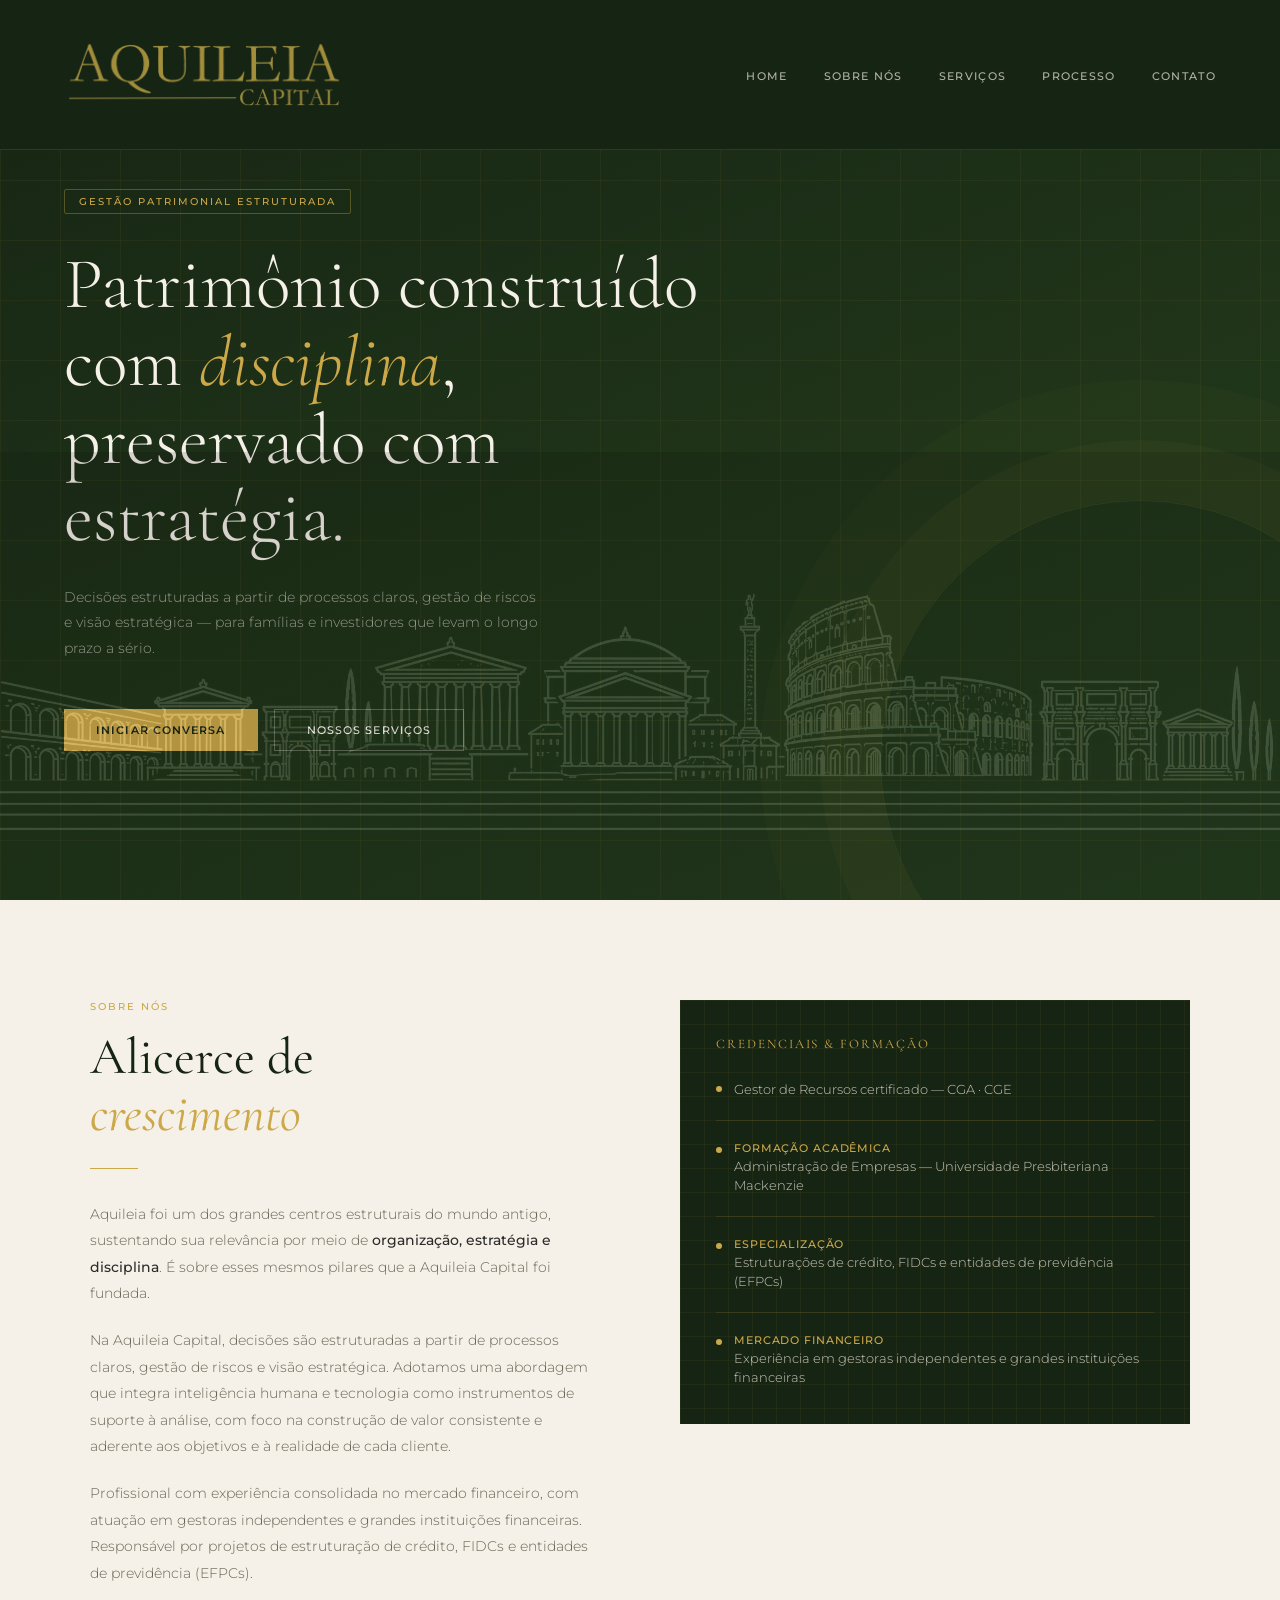
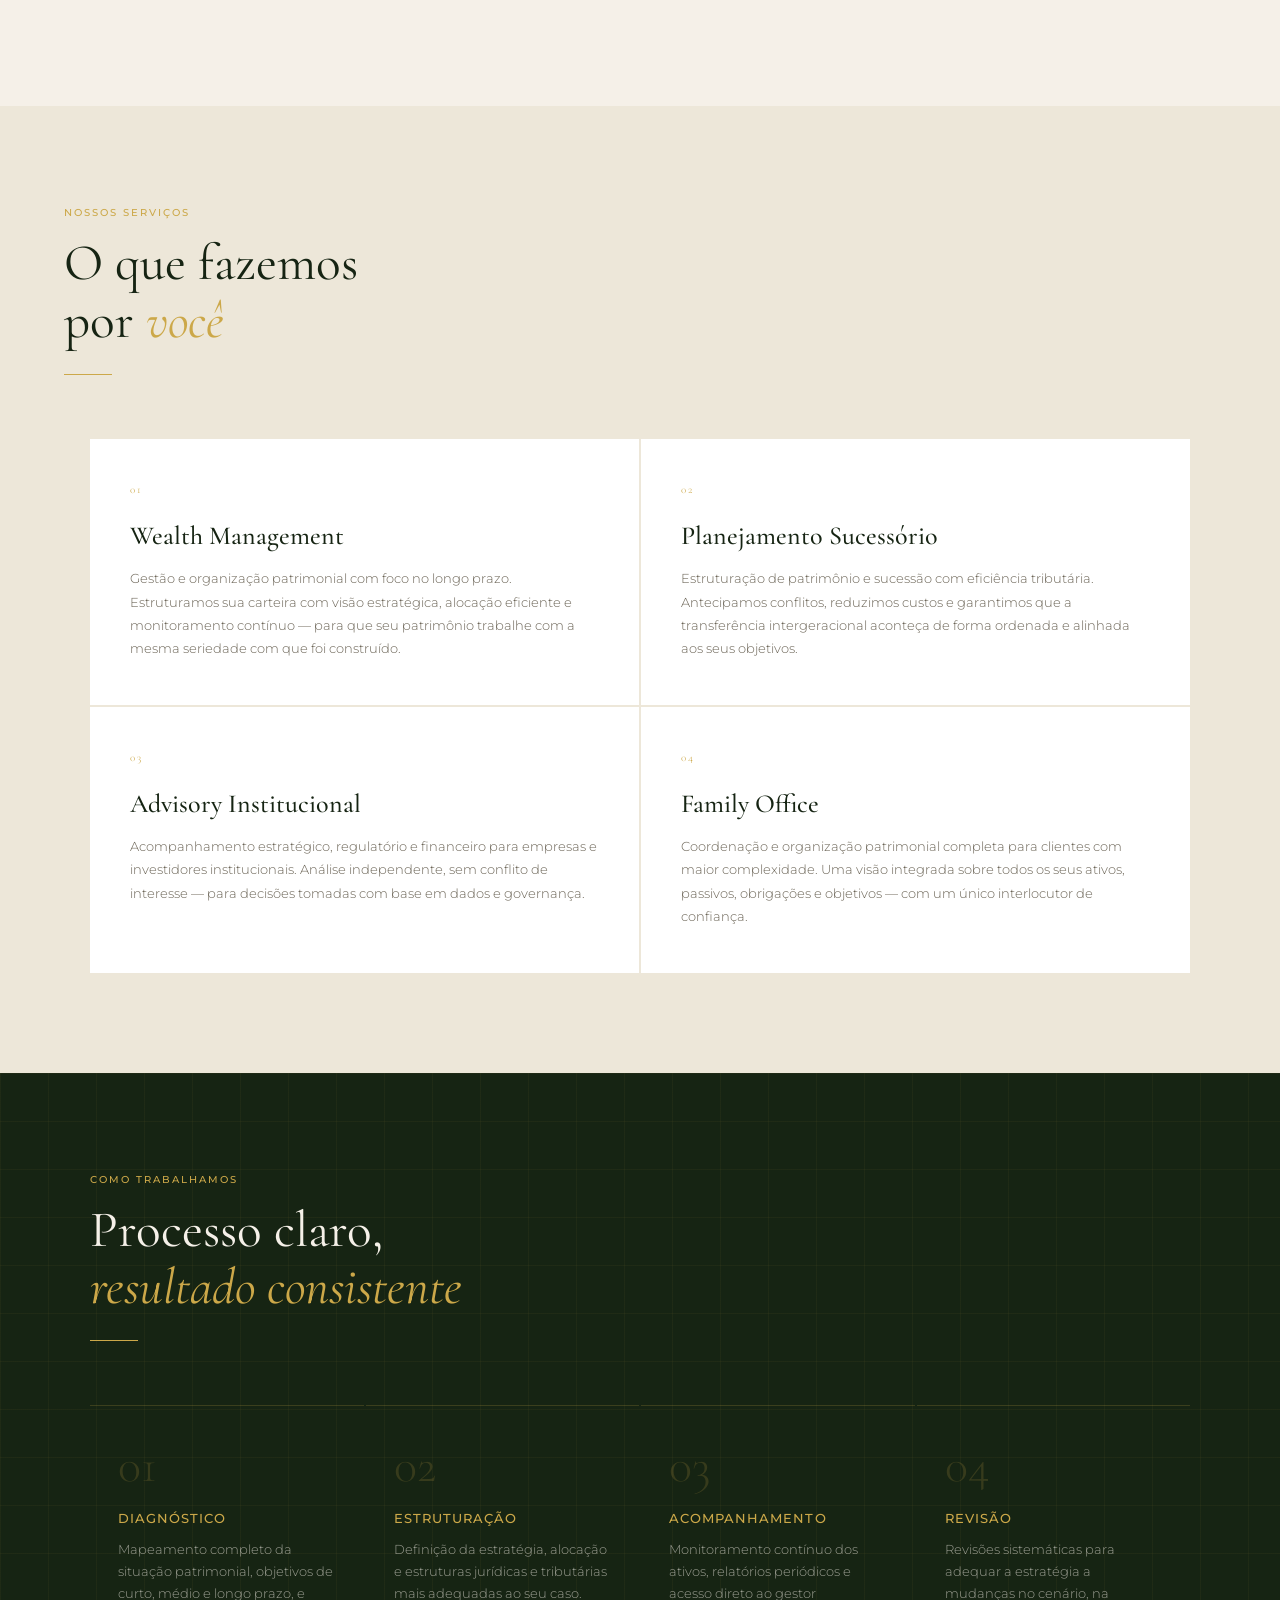
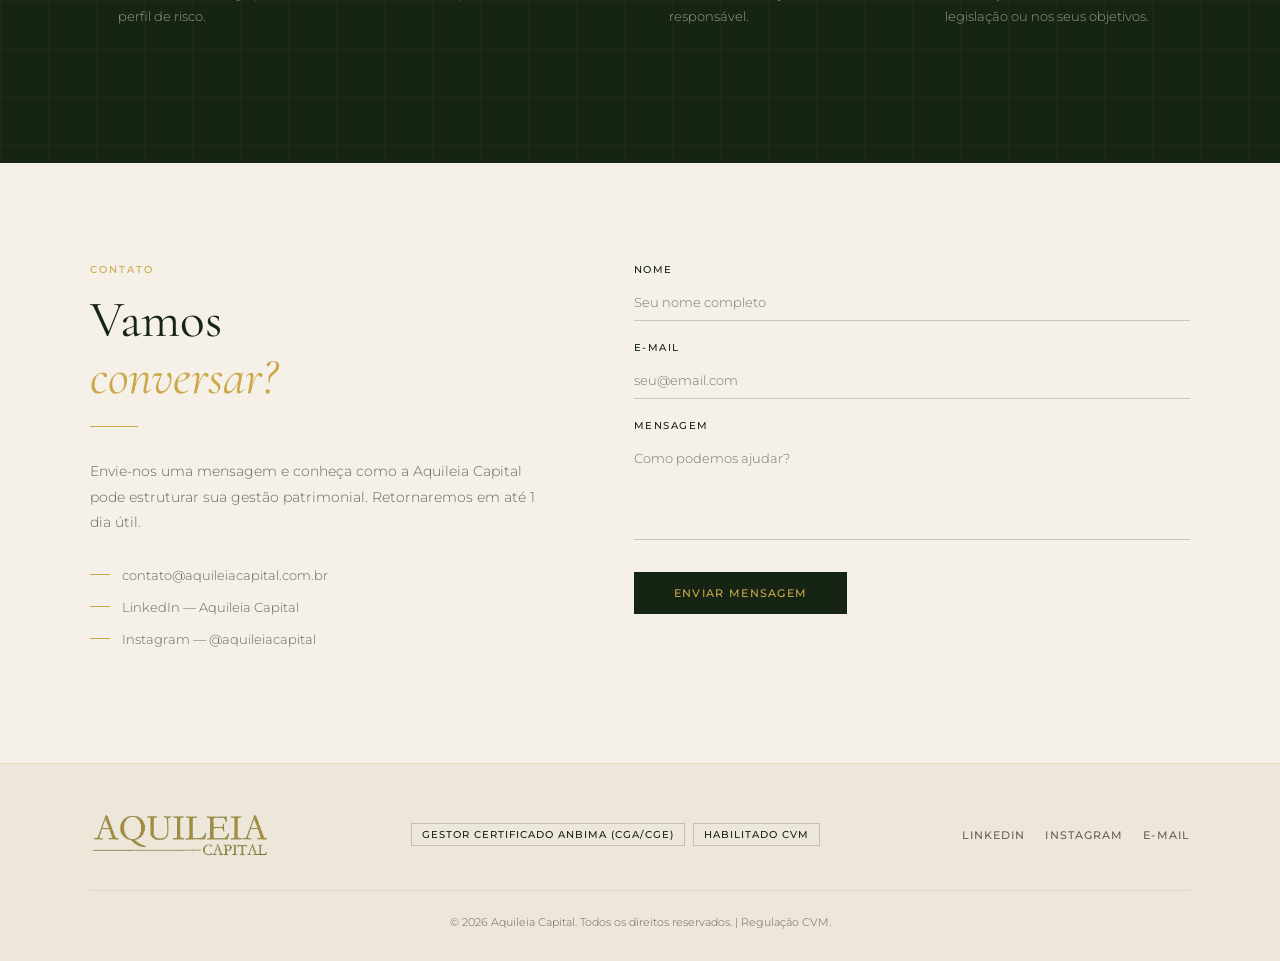
==== index.html @ 56add6d5 "logo menor" ====
<!DOCTYPE html>
<html lang="pt-BR">
<head>
<meta charset="UTF-8">
<meta name="viewport" content="width=device-width, initial-scale=1.0">
<meta name="description" content="Aquileia Capital — Wealth management, planejamento sucessório e advisory institucional para investidores e famílias com patrimônio estruturado.">
<title>Aquileia Capital</title>
<link rel="preconnect" href="https://fonts.googleapis.com">
<link href="https://fonts.googleapis.com/css2?family=Cormorant+Garamond:ital,wght@0,300;0,400;0,500;0,600;1,300;1,400&family=Montserrat:wght@300;400;500;600&display=swap" rel="stylesheet">
<style>
  /* ── TOKENS ── */
  :root {
    --verde:    #162413;
    --verde2:   #1f3419;
    --verde3:   #243d1e;
    --ouro:     #CCA849;
    --ouro-a:   rgba(204,168,73,0.63);
    --ouro-dim: rgba(204,168,73,0.18);
    --creme:    #F5F0E8;
    --creme2:   #EDE7D9;
    --texto:    #2C2C2A;
    --muted:    #6B6456;
    --branco:   #FFFFFF;
  }


  .nav-logo-img {
    height: auto;
    width: 280px;
    display: block;
    object-fit: contain;
    object-position: left center;
  }
    .footer-logo-img {
    height: auto;
    width: 180px;
    max-height: 60px;
    display: block;
    object-fit: contain;
    object-position: left center;
  }
  .hero-skyline {
    position: absolute;
    bottom: 0; left: 0; right: 0;
    width: 100%;
    overflow: hidden;
    line-height: 0;
    z-index: 2;
    pointer-events: none;
  }
  .skyline-img {
    width: 100%;
    height: auto;
    display: block;
    opacity: 0.13;
    filter: invert(1) sepia(1) saturate(0.5) hue-rotate(0deg) brightness(1.2);
    mix-blend-mode: overlay;
  }

  /* ── RESET ── */
  *, *::before, *::after { box-sizing: border-box; margin: 0; padding: 0; }
  html { scroll-behavior: smooth; }
  body {
    font-family: 'Montserrat', sans-serif;
    font-weight: 300;
    background-color: var(--creme);
    color: var(--texto);
    overflow-x: hidden;
  }

  /* ── PADRÃO GEOMÉTRICO (fundo geral) ── */
  body::before {
    content: '';
    position: fixed;
    inset: 0;
    z-index: 0;
    background-image:
      linear-gradient(rgba(204,168,73,0.04) 1px, transparent 1px),
      linear-gradient(90deg, rgba(204,168,73,0.04) 1px, transparent 1px),
      linear-gradient(rgba(204,168,73,0.015) 1px, transparent 1px),
      linear-gradient(90deg, rgba(204,168,73,0.015) 1px, transparent 1px);
    background-size: 80px 80px, 80px 80px, 16px 16px, 16px 16px;
    pointer-events: none;
  }

  /* ── ELEMENTOS ACIMA DO PADRÃO ── */
  nav, section, footer { position: relative; z-index: 1; }

  /* ── NAVEGAÇÃO ── */
  nav {
    position: fixed;
    top: 0; left: 0; right: 0;
    z-index: 100;
    background: #162413;
    border-bottom: 1px solid rgba(204,168,73,0.15);
    display: flex;
    align-items: center;
    justify-content: space-between;
    padding: 0 5%;
    height: 150px;
  }
  .nav-logo {
    display: flex;
    align-items: center;
    font-family: 'Cormorant Garamond', serif;
    font-weight: 500;
    font-size: 22px;
    color: var(--verde);
    letter-spacing: 0.04em;
    text-decoration: none;
  }
  .nav-logo span { color: var(--ouro); }
  .nav-links { display: flex; gap: 36px; list-style: none; }
  .nav-links a {
    font-size: 11px;
    font-weight: 500;
    letter-spacing: 0.12em;
    text-transform: uppercase;
    color: rgba(245,240,232,0.7);
    text-decoration: none;
    transition: color .2s;
    padding-bottom: 2px;
    border-bottom: 1px solid transparent;
  }
  .nav-links a:hover { color: var(--ouro); border-bottom-color: var(--ouro); }

  /* ── HERO ── */
  #home {
    min-height: 100vh;
    display: flex;
    align-items: center;
    background: linear-gradient(160deg, var(--verde) 0%, var(--verde2) 55%, var(--verde3) 100%);
    padding: 120px 5% 80px;
    overflow: hidden;
    position: relative;
  }
  #home::before {
    content: '';
    position: absolute;
    inset: 0;
    background-image:
      linear-gradient(rgba(204,168,73,0.06) 1px, transparent 1px),
      linear-gradient(90deg, rgba(204,168,73,0.06) 1px, transparent 1px);
    background-size: 60px 60px;
  }
  #home::after {
    content: '';
    position: absolute;
    right: -120px; bottom: -120px;
    width: 520px; height: 520px;
    border-radius: 50%;
    border: 1px solid rgba(204,168,73,0.12);
    box-shadow: 0 0 0 60px rgba(204,168,73,0.04),
                0 0 0 120px rgba(204,168,73,0.025);
  }
  .hero-inner { max-width: 680px; position: relative; z-index: 1; }
  .hero-tag {
    display: inline-block;
    font-size: 10px;
    font-weight: 500;
    letter-spacing: 0.2em;
    text-transform: uppercase;
    color: var(--ouro);
    border: 1px solid rgba(204,168,73,0.35);
    padding: 5px 14px;
    border-radius: 2px;
    margin-bottom: 32px;
    opacity: 0;
    animation: fadeUp .8s .2s forwards;
  }
  .hero-h1 {
    font-family: 'Cormorant Garamond', serif;
    font-weight: 300;
    font-size: clamp(42px, 6vw, 72px);
    line-height: 1.08;
    color: var(--creme);
    margin-bottom: 28px;
    opacity: 0;
    animation: fadeUp .8s .4s forwards;
  }
  .hero-h1 em { color: var(--ouro); font-style: italic; }
  .hero-sub {
    font-size: 14px;
    font-weight: 300;
    line-height: 1.8;
    color: rgba(245,240,232,0.65);
    max-width: 480px;
    margin-bottom: 48px;
    opacity: 0;
    animation: fadeUp .8s .6s forwards;
  }
  .hero-cta-row {
    display: flex; gap: 16px; flex-wrap: wrap;
    opacity: 0;
    animation: fadeUp .8s .8s forwards;
  }
  .btn-primary {
    display: inline-block;
    padding: 14px 32px;
    background: var(--ouro);
    color: var(--verde);
    font-size: 11px;
    font-weight: 600;
    letter-spacing: 0.1em;
    text-transform: uppercase;
    text-decoration: none;
    border: none;
    cursor: pointer;
    transition: background .2s, transform .15s;
  }
  .btn-primary:hover { background: #d4b05a; transform: translateY(-1px); }
  .btn-ghost {
    display: inline-block;
    padding: 13px 32px;
    background: transparent;
    color: var(--creme);
    font-size: 11px;
    font-weight: 500;
    letter-spacing: 0.1em;
    text-transform: uppercase;
    text-decoration: none;
    border: 1px solid rgba(245,240,232,0.3);
    cursor: pointer;
    transition: border-color .2s, color .2s;
  }
  .btn-ghost:hover { border-color: var(--ouro); color: var(--ouro); }

  /* ── SEÇÕES GERAIS ── */
  section { padding: 100px 5%; }
  .section-tag {
    font-size: 10px;
    font-weight: 500;
    letter-spacing: 0.2em;
    text-transform: uppercase;
    color: var(--ouro);
    margin-bottom: 16px;
    display: block;
  }
  .section-h2 {
    font-family: 'Cormorant Garamond', serif;
    font-weight: 400;
    font-size: clamp(32px, 4vw, 52px);
    line-height: 1.12;
    color: var(--verde);
    margin-bottom: 24px;
  }
  .section-h2 em { color: var(--ouro); font-style: italic; }
  .divider {
    width: 48px; height: 1px;
    background: var(--ouro);
    margin-bottom: 32px;
  }

  /* ── SOBRE ── */
  #about { background: var(--creme); }
  .about-grid {
    display: grid;
    grid-template-columns: 1fr 1fr;
    gap: 80px;
    align-items: start;
    max-width: 1100px;
    margin: 0 auto;
  }
  .about-text p {
    font-size: 14px;
    line-height: 1.9;
    color: var(--muted);
    margin-bottom: 20px;
  }
  .about-text strong { color: var(--texto); font-weight: 500; }
  .credentials {
    background: var(--verde);
    padding: 36px;
    position: relative;
    overflow: hidden;
  }
  .credentials::before {
    content: '';
    position: absolute;
    inset: 0;
    background-image:
      linear-gradient(rgba(204,168,73,0.06) 1px, transparent 1px),
      linear-gradient(90deg, rgba(204,168,73,0.06) 1px, transparent 1px);
    background-size: 24px 24px;
  }
  .cred-inner { position: relative; z-index: 1; }
  .cred-title {
    font-family: 'Cormorant Garamond', serif;
    font-size: 13px;
    font-weight: 400;
    letter-spacing: 0.15em;
    text-transform: uppercase;
    color: var(--ouro);
    margin-bottom: 28px;
  }
  .cred-item {
    display: flex;
    align-items: flex-start;
    gap: 12px;
    margin-bottom: 20px;
    padding-bottom: 20px;
    border-bottom: 1px solid rgba(204,168,73,0.12);
  }
  .cred-item:last-child { border-bottom: none; margin-bottom: 0; padding-bottom: 0; }
  .cred-dot {
    width: 6px; height: 6px;
    background: var(--ouro);
    border-radius: 50%;
    margin-top: 6px;
    flex-shrink: 0;
  }
  .cred-label { font-size: 11px; font-weight: 500; letter-spacing: 0.08em; color: var(--ouro); margin-bottom: 2px; text-transform: uppercase; }
  .cred-value { font-size: 13px; font-weight: 300; color: rgba(245,240,232,0.8); line-height: 1.5; }

  /* ── SERVIÇOS ── */
  #atividades { background: var(--creme2); }
  .services-header { max-width: 520px; margin-bottom: 64px; }
  .services-grid {
    display: grid;
    grid-template-columns: repeat(2, 1fr);
    gap: 2px;
    max-width: 1100px;
    margin: 0 auto;
  }
  .service-card {
    background: var(--branco);
    padding: 44px 40px;
    position: relative;
    overflow: hidden;
    transition: background .3s;
  }
  .service-card::before {
    content: '';
    position: absolute;
    left: 0; top: 0; bottom: 0;
    width: 2px;
    background: var(--ouro);
    transform: scaleY(0);
    transform-origin: bottom;
    transition: transform .35s cubic-bezier(.4,0,.2,1);
  }
  .service-card:hover::before { transform: scaleY(1); }
  .service-card:hover { background: #faf8f4; }
  .service-num {
    font-family: 'Cormorant Garamond', serif;
    font-size: 11px;
    letter-spacing: 0.15em;
    color: var(--ouro);
    margin-bottom: 24px;
    display: block;
  }
  .service-name {
    font-family: 'Cormorant Garamond', serif;
    font-weight: 500;
    font-size: 26px;
    color: var(--verde);
    margin-bottom: 16px;
    line-height: 1.2;
  }
  .service-desc {
    font-size: 13px;
    font-weight: 300;
    line-height: 1.8;
    color: var(--muted);
  }

  /* ── COMO TRABALHAMOS ── */
  #processo {
    background: var(--verde);
    position: relative;
    overflow: hidden;
  }
  #processo::before {
    content: '';
    position: absolute;
    inset: 0;
    background-image:
      linear-gradient(rgba(204,168,73,0.05) 1px, transparent 1px),
      linear-gradient(90deg, rgba(204,168,73,0.05) 1px, transparent 1px);
    background-size: 48px 48px;
  }
  .processo-inner { position: relative; z-index: 1; max-width: 1100px; margin: 0 auto; }
  .processo-header { margin-bottom: 64px; }
  .processo-header .section-h2 { color: var(--creme); }
  .processo-header .section-tag { color: var(--ouro); }
  .steps { display: grid; grid-template-columns: repeat(4, 1fr); gap: 2px; }
  .step {
    padding: 36px 28px;
    border-top: 1px solid rgba(204,168,73,0.2);
    position: relative;
  }
  .step-num {
    font-family: 'Cormorant Garamond', serif;
    font-size: 48px;
    font-weight: 300;
    color: rgba(204,168,73,0.18);
    line-height: 1;
    margin-bottom: 20px;
  }
  .step-title {
    font-size: 13px;
    font-weight: 500;
    letter-spacing: 0.08em;
    color: var(--ouro);
    text-transform: uppercase;
    margin-bottom: 12px;
  }
  .step-desc {
    font-size: 13px;
    font-weight: 300;
    line-height: 1.7;
    color: rgba(245,240,232,0.6);
  }

  /* ── CONTATO ── */
  #contact { background: var(--creme); }
  .contact-grid {
    display: grid;
    grid-template-columns: 1fr 1.2fr;
    gap: 80px;
    max-width: 1100px;
    margin: 0 auto;
    align-items: start;
  }
  .contact-left .section-h2 { margin-bottom: 20px; }
  .contact-left p {
    font-size: 14px;
    line-height: 1.8;
    color: var(--muted);
    margin-bottom: 32px;
  }
  .contact-info-item {
    display: flex;
    align-items: center;
    gap: 12px;
    margin-bottom: 16px;
    font-size: 13px;
    color: var(--muted);
  }
  .contact-info-item::before {
    content: '';
    width: 20px; height: 1px;
    background: var(--ouro);
    flex-shrink: 0;
  }
  .form-group { margin-bottom: 20px; }
  .form-group label {
    display: block;
    font-size: 10px;
    font-weight: 500;
    letter-spacing: 0.15em;
    text-transform: uppercase;
    color: var(--verde);
    margin-bottom: 8px;
  }
  .form-group input,
  .form-group textarea {
    width: 100%;
    background: transparent;
    border: none;
    border-bottom: 1px solid rgba(22,36,19,0.2);
    padding: 10px 0;
    font-family: 'Montserrat', sans-serif;
    font-size: 13px;
    font-weight: 300;
    color: var(--texto);
    outline: none;
    transition: border-color .2s;
  }
  .form-group input:focus,
  .form-group textarea:focus { border-bottom-color: var(--ouro); }
  .form-group textarea { resize: none; height: 100px; }
  .btn-submit {
    margin-top: 8px;
    padding: 14px 40px;
    background: var(--verde);
    color: var(--ouro);
    font-family: 'Montserrat', sans-serif;
    font-size: 11px;
    font-weight: 500;
    letter-spacing: 0.12em;
    text-transform: uppercase;
    border: none;
    cursor: pointer;
    transition: background .2s;
  }
  .btn-submit:hover { background: var(--verde2); }

  /* ── RODAPÉ ── */
  footer {
    background: var(--creme2);
    border-top: 1px solid rgba(204,168,73,0.2);
    padding: 48px 5% 32px;
  }
  .footer-inner {
    max-width: 1100px;
    margin: 0 auto;
    display: flex;
    align-items: center;
    justify-content: space-between;
    flex-wrap: wrap;
    gap: 24px;
  }
  .footer-logo {
    font-family: 'Cormorant Garamond', serif;
    font-weight: 500;
    font-size: 20px;
    color: var(--verde);
    letter-spacing: 0.04em;
    display: flex;
    align-items: center;
  }
  .footer-logo span { color: var(--ouro); }
  .footer-badges {
    display: flex;
    gap: 8px;
    flex-wrap: wrap;
  }
  .badge-reg {
    font-size: 10px;
    font-weight: 500;
    letter-spacing: 0.1em;
    text-transform: uppercase;
    color: var(--verde);
    border: 1px solid rgba(22,36,19,0.2);
    padding: 4px 10px;
  }
  .footer-copy {
    font-size: 11px;
    color: var(--muted);
    text-align: center;
    margin-top: 32px;
    padding-top: 24px;
    border-top: 1px solid rgba(22,36,19,0.08);
    max-width: 1100px;
    margin-left: auto;
    margin-right: auto;
  }
  .footer-social { display: flex; gap: 20px; }
  .footer-social a {
    font-size: 11px;
    font-weight: 500;
    letter-spacing: 0.1em;
    text-transform: uppercase;
    color: var(--muted);
    text-decoration: none;
    transition: color .2s;
  }
  .footer-social a:hover { color: var(--verde); }

  /* ── ANIMAÇÕES ── */
  @keyframes fadeUp {
    from { opacity: 0; transform: translateY(20px); }
    to   { opacity: 1; transform: translateY(0); }
  }

  /* ── RESPONSIVO ── */
  @media (max-width: 768px) {
    .about-grid, .contact-grid { grid-template-columns: 1fr; gap: 40px; }
    .services-grid { grid-template-columns: 1fr; }
    .steps { grid-template-columns: 1fr 1fr; }
    .nav-links { display: none; }
    .footer-inner { flex-direction: column; align-items: flex-start; }
  }
  @media (max-width: 480px) {
    .steps { grid-template-columns: 1fr; }
  }
</style>
</head>
<body>

<!-- NAVEGAÇÃO -->
<nav>
  <a href="#home" class="nav-logo"><img src="[data-uri]" alt="Aquileia Capital" class="nav-logo-img"></a>
  <ul class="nav-links">
    <li><a href="#home">Home</a></li>
    <li><a href="#about">Sobre nós</a></li>
    <li><a href="#atividades">Serviços</a></li>
    <li><a href="#processo">Processo</a></li>
    <li><a href="#contact">Contato</a></li>
  </ul>
</nav>

<!-- HERO -->
<section id="home">
  <div class="hero-inner">
    <span class="hero-tag">Gestão patrimonial estruturada</span>
    <h1 class="hero-h1">Patrimônio construído<br>com <em>disciplina</em>,<br>preservado com estratégia.</h1>
    <p class="hero-sub">Decisões estruturadas a partir de processos claros, gestão de riscos e visão estratégica — para famílias e investidores que levam o longo prazo a sério.</p>
    <div class="hero-cta-row">
      <a href="#contact" class="btn-primary">Iniciar conversa</a>
      <a href="#atividades" class="btn-ghost">Nossos serviços</a>
    </div>
  </div>

  <div class="hero-skyline">
    <img src="[data-uri]" alt="Skyline imperial romano" class="skyline-img">
  </div>

</section>

<!-- SOBRE -->
<section id="about">
  <div class="about-grid">
    <div class="about-text">
      <span class="section-tag">Sobre nós</span>
      <h2 class="section-h2">Alicerce de<br><em>crescimento</em></h2>
      <div class="divider"></div>
      <p>Aquileia foi um dos grandes centros estruturais do mundo antigo, sustentando sua relevância por meio de <strong>organização, estratégia e disciplina</strong>. É sobre esses mesmos pilares que a Aquileia Capital foi fundada.</p>
      <p>Na Aquileia Capital, decisões são estruturadas a partir de processos claros, gestão de riscos e visão estratégica. Adotamos uma abordagem que integra inteligência humana e tecnologia como instrumentos de suporte à análise, com foco na construção de valor consistente e aderente aos objetivos e à realidade de cada cliente.</p>
      <p>Profissional com experiência consolidada no mercado financeiro, com atuação em gestoras independentes e grandes instituições financeiras. Responsável por projetos de estruturação de crédito, FIDCs e entidades de previdência (EFPCs).</p>
    </div>
    <div class="credentials">
      <div class="cred-inner">
        <p class="cred-title">Credenciais &amp; formação</p>
        <div class="cred-item">
          <div class="cred-dot"></div>
          <div>
            <p class="cred-value">Gestor de Recursos certificado — CGA · CGE</p>
          </div>
        </div>
        <div class="cred-item">
          <div class="cred-dot"></div>
          <div>
            <p class="cred-label">Formação acadêmica</p>
            <p class="cred-value">Administração de Empresas — Universidade Presbiteriana Mackenzie</p>
          </div>
        </div>
        <div class="cred-item">
          <div class="cred-dot"></div>
          <div>
            <p class="cred-label">Especialização</p>
            <p class="cred-value">Estruturações de crédito, FIDCs e entidades de previdência (EFPCs)</p>
          </div>
        </div>
        <div class="cred-item">
          <div class="cred-dot"></div>
          <div>
            <p class="cred-label">Mercado financeiro</p>
            <p class="cred-value">Experiência em gestoras independentes e grandes instituições financeiras</p>
          </div>
        </div>
      </div>
    </div>
  </div>
</section>

<!-- SERVIÇOS -->
<section id="atividades">
  <div class="services-header">
    <span class="section-tag">Nossos serviços</span>
    <h2 class="section-h2">O que fazemos<br>por <em>você</em></h2>
    <div class="divider"></div>
  </div>
  <div class="services-grid">
    <div class="service-card">
      <span class="service-num">01</span>
      <p class="service-name">Wealth Management</p>
      <p class="service-desc">Gestão e organização patrimonial com foco no longo prazo. Estruturamos sua carteira com visão estratégica, alocação eficiente e monitoramento contínuo — para que seu patrimônio trabalhe com a mesma seriedade com que foi construído.</p>
    </div>
    <div class="service-card">
      <span class="service-num">02</span>
      <p class="service-name">Planejamento Sucessório</p>
      <p class="service-desc">Estruturação de patrimônio e sucessão com eficiência tributária. Antecipamos conflitos, reduzimos custos e garantimos que a transferência intergeracional aconteça de forma ordenada e alinhada aos seus objetivos.</p>
    </div>
    <div class="service-card">
      <span class="service-num">03</span>
      <p class="service-name">Advisory Institucional</p>
      <p class="service-desc">Acompanhamento estratégico, regulatório e financeiro para empresas e investidores institucionais. Análise independente, sem conflito de interesse — para decisões tomadas com base em dados e governança.</p>
    </div>
    <div class="service-card">
      <span class="service-num">04</span>
      <p class="service-name">Family Office</p>
      <p class="service-desc">Coordenação e organização patrimonial completa para clientes com maior complexidade. Uma visão integrada sobre todos os seus ativos, passivos, obrigações e objetivos — com um único interlocutor de confiança.</p>
    </div>
  </div>
</section>

<!-- COMO TRABALHAMOS -->
<section id="processo">
  <div class="processo-inner">
    <div class="processo-header">
      <span class="section-tag">Como trabalhamos</span>
      <h2 class="section-h2">Processo claro,<br><em>resultado consistente</em></h2>
      <div class="divider"></div>
    </div>
    <div class="steps">
      <div class="step">
        <div class="step-num">01</div>
        <p class="step-title">Diagnóstico</p>
        <p class="step-desc">Mapeamento completo da situação patrimonial, objetivos de curto, médio e longo prazo, e perfil de risco.</p>
      </div>
      <div class="step">
        <div class="step-num">02</div>
        <p class="step-title">Estruturação</p>
        <p class="step-desc">Definição da estratégia, alocação e estruturas jurídicas e tributárias mais adequadas ao seu caso.</p>
      </div>
      <div class="step">
        <div class="step-num">03</div>
        <p class="step-title">Acompanhamento</p>
        <p class="step-desc">Monitoramento contínuo dos ativos, relatórios periódicos e acesso direto ao gestor responsável.</p>
      </div>
      <div class="step">
        <div class="step-num">04</div>
        <p class="step-title">Revisão</p>
        <p class="step-desc">Revisões sistemáticas para adequar a estratégia a mudanças no cenário, na legislação ou nos seus objetivos.</p>
      </div>
    </div>
  </div>
</section>

<!-- CONTATO -->
<section id="contact">
  <div class="contact-grid">
    <div class="contact-left">
      <span class="section-tag">Contato</span>
      <h2 class="section-h2">Vamos<br><em>conversar?</em></h2>
      <div class="divider"></div>
      <p>Envie-nos uma mensagem e conheça como a Aquileia Capital pode estruturar sua gestão patrimonial. Retornaremos em até 1 dia útil.</p>
      <div class="contact-info-item">contato@aquileiacapital.com.br</div>
      <div class="contact-info-item">LinkedIn — Aquileia Capital</div>
      <div class="contact-info-item">Instagram — @aquileiacapital</div>
    </div>
    <div>
      <form id="form-contato" name="contato" method="POST" data-netlify="true" netlify-honeypot="bot-field" action="#">
        <input type="hidden" name="form-name" value="contato">
        <p style="display:none"><input name="bot-field"></p>
        <div class="form-group">
          <label for="nome">Nome</label>
          <input type="text" id="nome" name="nome" placeholder="Seu nome completo" required>
        </div>
        <div class="form-group">
          <label for="email">E-mail</label>
          <input type="email" id="email" name="email" placeholder="seu@email.com" required>
        </div>
        <div class="form-group">
          <label for="mensagem">Mensagem</label>
          <textarea id="mensagem" name="mensagem" placeholder="Como podemos ajudar?"></textarea>
        </div>
        <button type="submit" class="btn-submit">Enviar mensagem</button>
      </form>

      <!-- MENSAGEM DE SUCESSO -->
      <div id="form-sucesso" style="display:none; padding: 40px 0;">
        <div style="width:56px;height:56px;border:1px solid rgba(204,168,73,0.4);border-radius:50%;display:flex;align-items:center;justify-content:center;margin:0 0 28px;">
          <svg width="24" height="24" viewBox="0 0 24 24" fill="none" stroke="#CCA849" stroke-width="2" stroke-linecap="round" stroke-linejoin="round"><polyline points="20 6 9 17 4 12"/></svg>
        </div>
        <p style="font-size:10px;font-weight:500;letter-spacing:0.2em;text-transform:uppercase;color:var(--ouro);margin-bottom:16px;">Mensagem recebida</p>
        <h3 style="font-family:'Cormorant Garamond',serif;font-weight:300;font-size:32px;color:var(--verde);margin-bottom:16px;line-height:1.2;">Obrigado pelo <em style='color:var(--ouro);font-style:italic;'>contato</em></h3>
        <div style="width:40px;height:1px;background:var(--ouro);margin:0 0 20px;"></div>
        <p style="font-size:14px;line-height:1.8;color:var(--muted);">Nossa equipe retornará em até 1 dia útil. Agradecemos o interesse na Aquileia Capital.</p>
      </div>
    </div>
  </div>
</section>

<!-- RODAPÉ -->
<footer>
  <div class="footer-inner">
    <div class="footer-logo"><img src="[data-uri]" alt="Aquileia Capital" class="footer-logo-img"></div>
    <div class="footer-badges">
      <span class="badge-reg">Gestor Certificado ANBIMA (CGA/CGE)</span>
      <span class="badge-reg">Habilitado CVM</span>
    </div>
    <div class="footer-social">
      <a href="#">LinkedIn</a>
      <a href="#">Instagram</a>
      <a href="#">E-mail</a>
    </div>
  </div>
  <p class="footer-copy">© 2026 Aquileia Capital. Todos os direitos reservados. | Regulação CVM.</p>
</footer>


<script>
  document.getElementById('form-contato').addEventListener('submit', function(e) {
    e.preventDefault();
    var form = this;
    var data = new FormData(form);
    fetch('/', {
      method: 'POST',
      headers: { 'Content-Type': 'application/x-www-form-urlencoded' },
      body: new URLSearchParams(data).toString()
    })
    .then(function() {
      form.style.display = 'none';
      document.getElementById('form-sucesso').style.display = 'block';
    })
    .catch(function() {
      form.style.display = 'none';
      document.getElementById('form-sucesso').style.display = 'block';
    });
  });
</script>

</body>
</html>
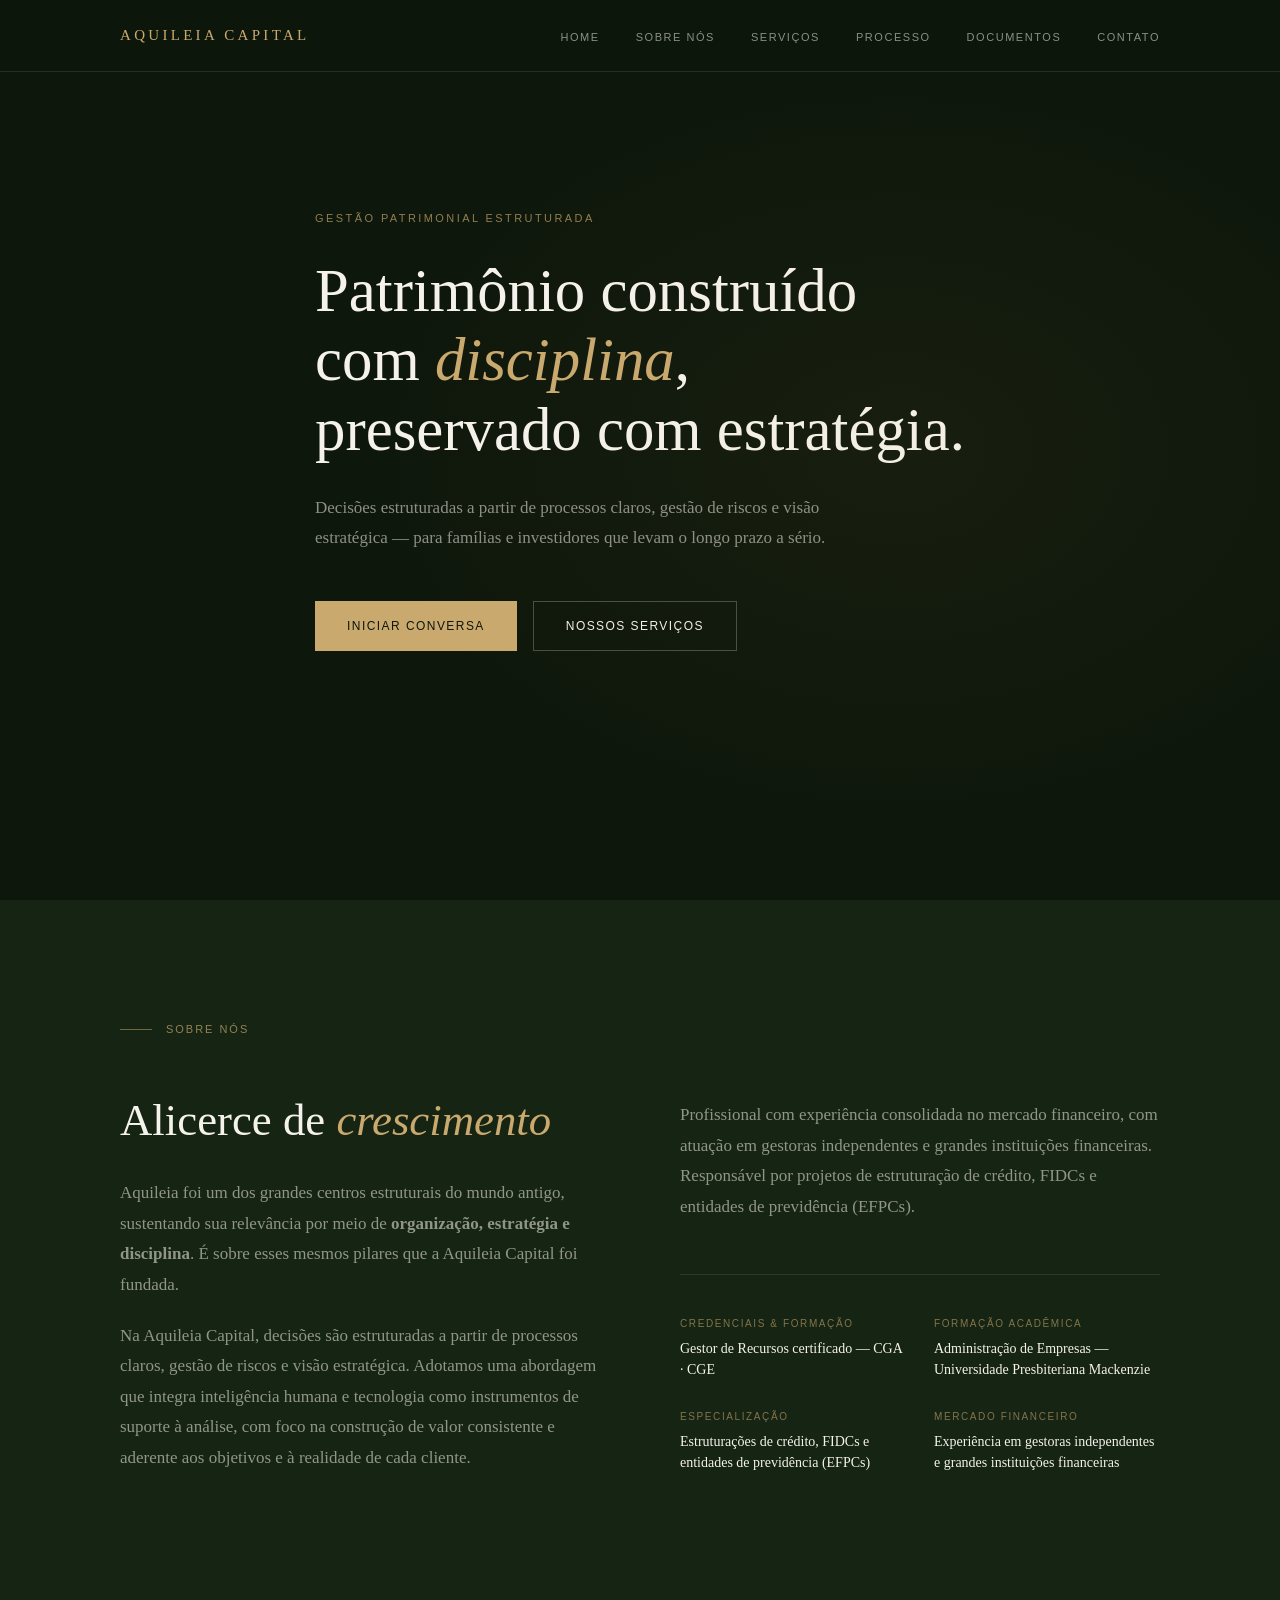
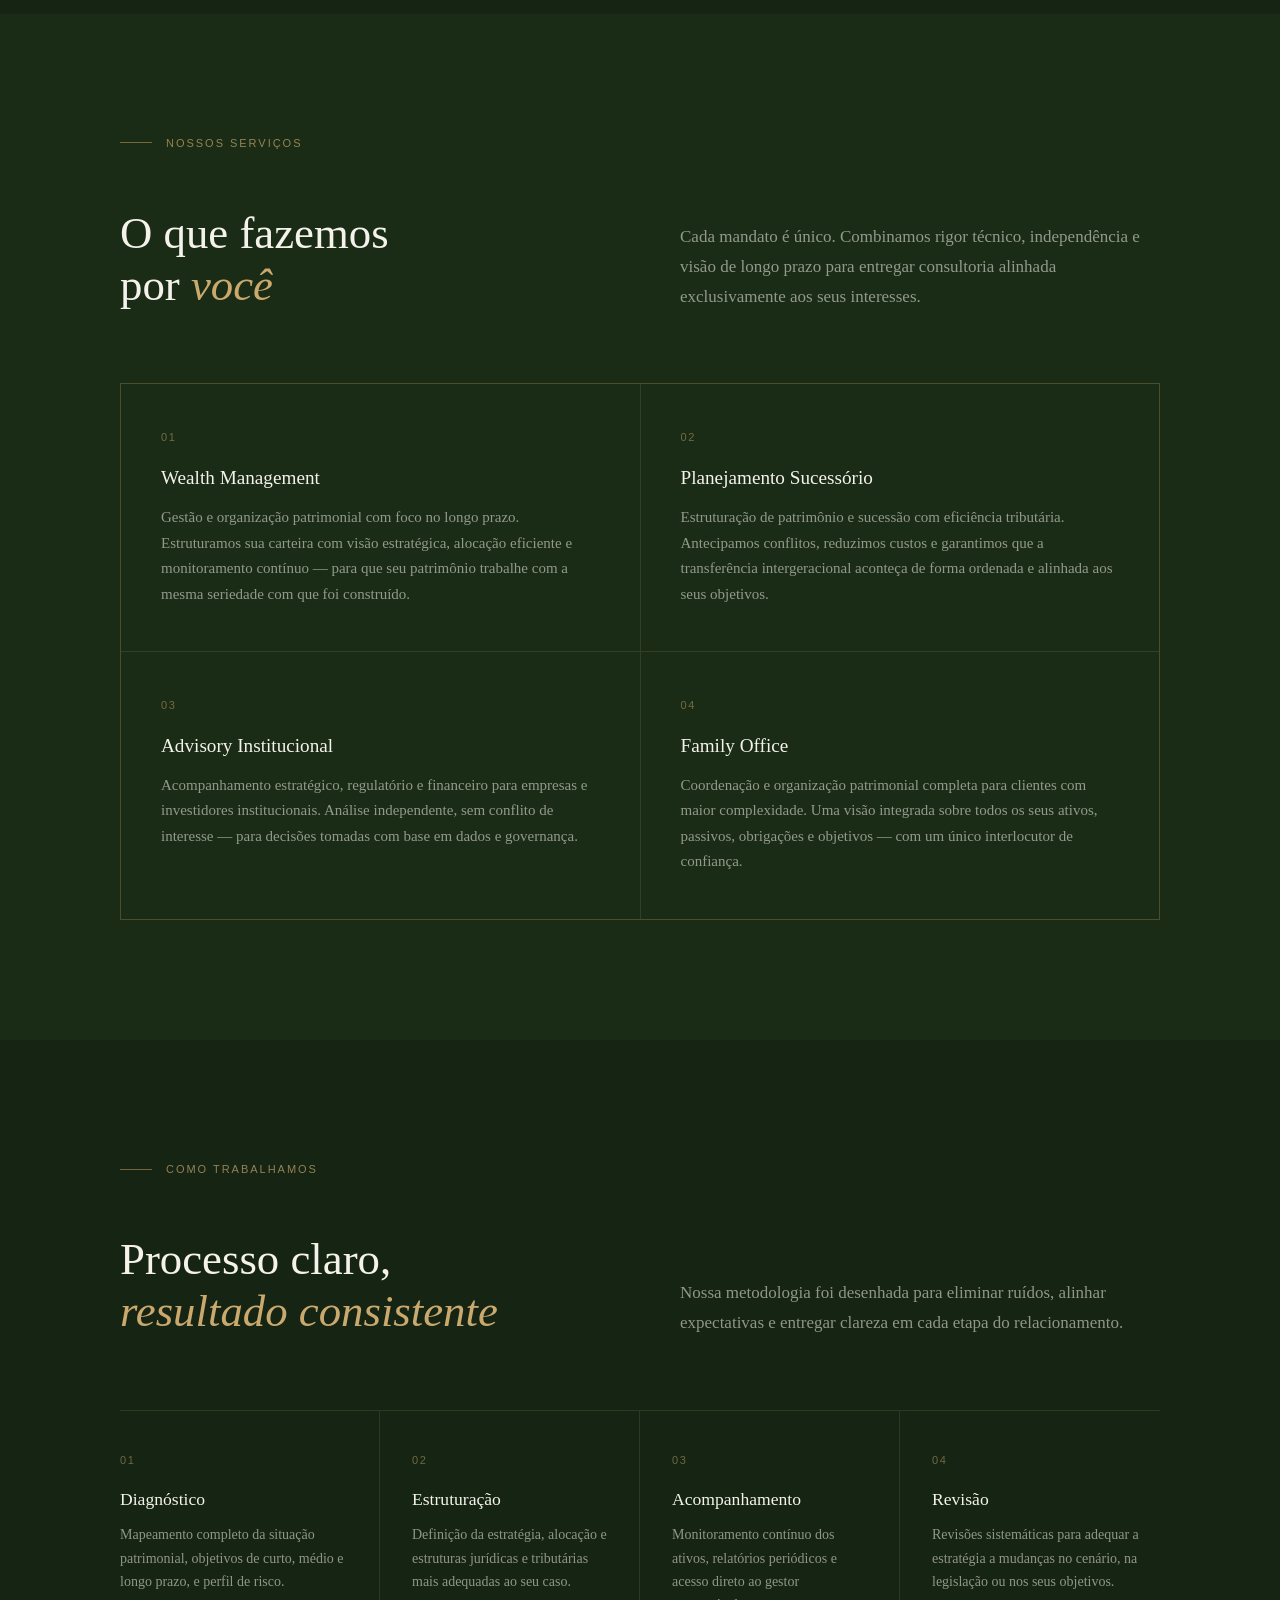
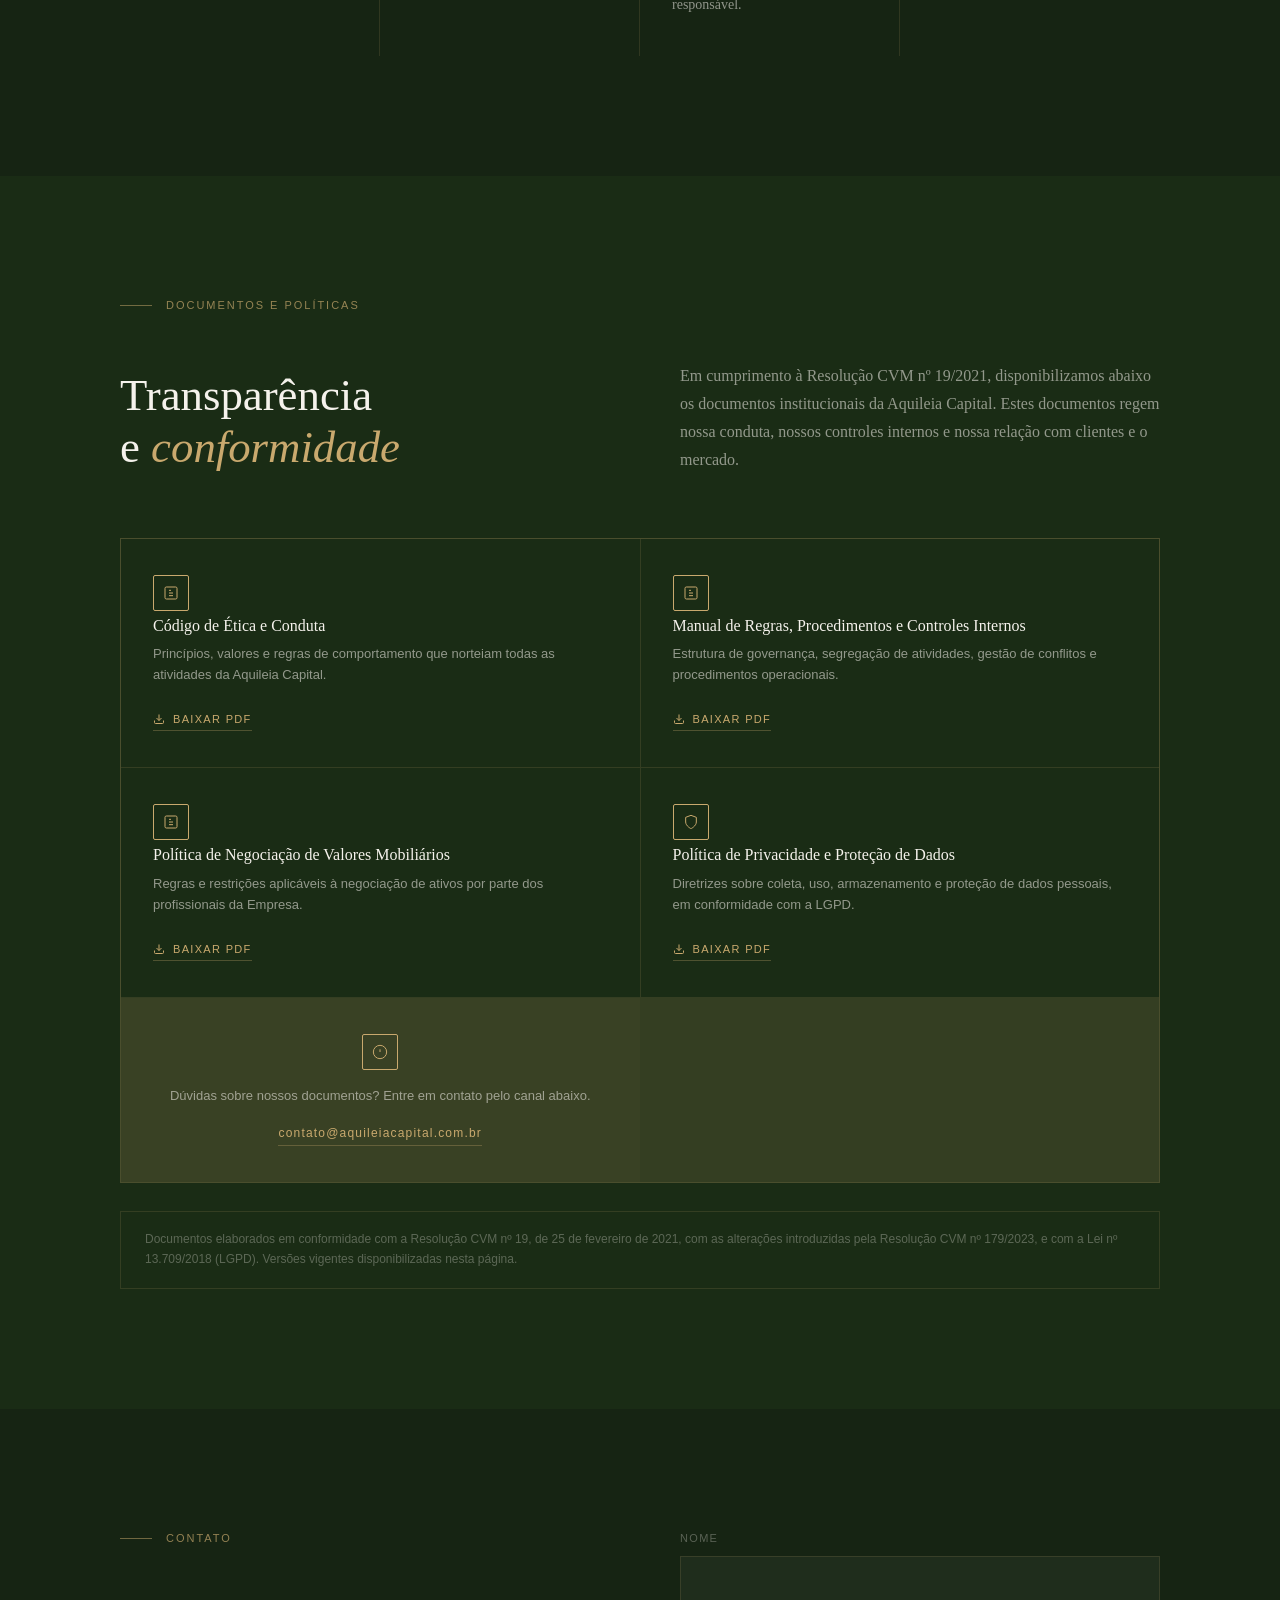
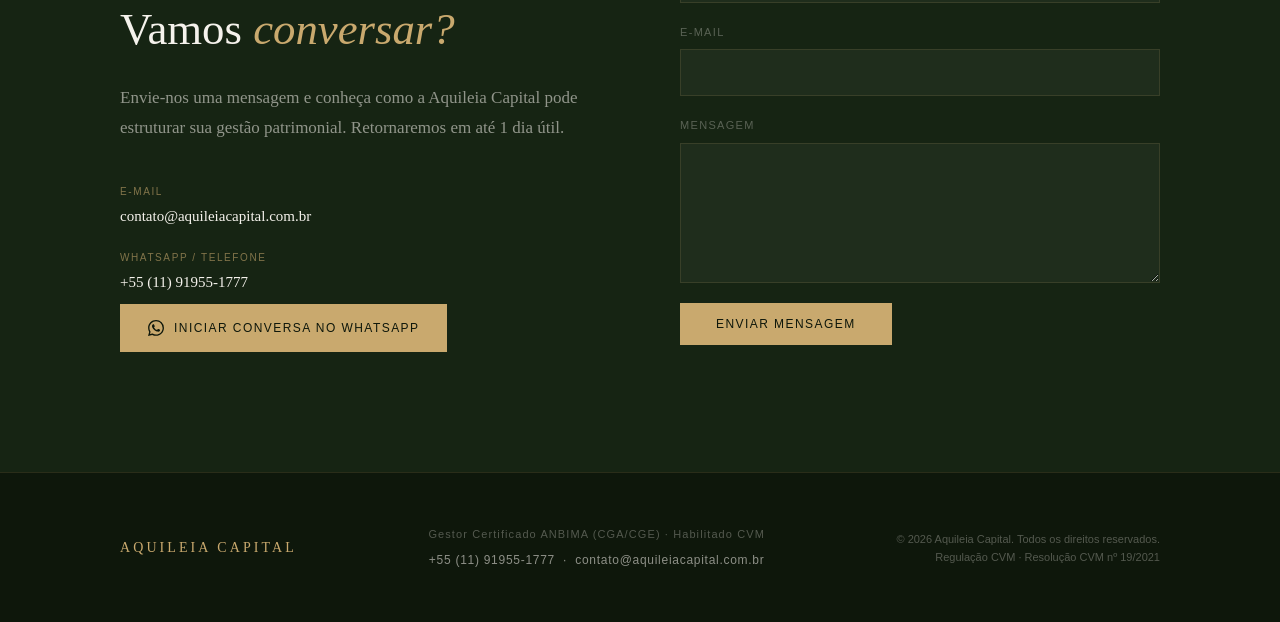
==== commit 31659d09: "Adiciona secao de documentos, WhatsApp, telefone e paleta verde" ====
--- a/index.html
+++ b/index.html
@@ -1,797 +1,973 @@
 <!DOCTYPE html>
 <html lang="pt-BR">
 <head>
-<meta charset="UTF-8">
-<meta name="viewport" content="width=device-width, initial-scale=1.0">
-<meta name="description" content="Aquileia Capital — Wealth management, planejamento sucessório e advisory institucional para investidores e famílias com patrimônio estruturado.">
-<title>Aquileia Capital</title>
-<link rel="preconnect" href="https://fonts.googleapis.com">
-<link href="https://fonts.googleapis.com/css2?family=Cormorant+Garamond:ital,wght@0,300;0,400;0,500;0,600;1,300;1,400&family=Montserrat:wght@300;400;500;600&display=swap" rel="stylesheet">
-<style>
-  /* ── TOKENS ── */
-  :root {
-    --verde:    #162413;
-    --verde2:   #1f3419;
-    --verde3:   #243d1e;
-    --ouro:     #CCA849;
-    --ouro-a:   rgba(204,168,73,0.63);
-    --ouro-dim: rgba(204,168,73,0.18);
-    --creme:    #F5F0E8;
-    --creme2:   #EDE7D9;
-    --texto:    #2C2C2A;
-    --muted:    #6B6456;
-    --branco:   #FFFFFF;
-  }
-
-
-  .nav-logo-img {
-    height: auto;
-    width: 280px;
-    display: block;
-    object-fit: contain;
-    object-position: left center;
-  }
-    .footer-logo-img {
-    height: auto;
-    width: 180px;
-    max-height: 60px;
-    display: block;
-    object-fit: contain;
-    object-position: left center;
-  }
-  .hero-skyline {
-    position: absolute;
-    bottom: 0; left: 0; right: 0;
-    width: 100%;
-    overflow: hidden;
-    line-height: 0;
-    z-index: 2;
-    pointer-events: none;
-  }
-  .skyline-img {
-    width: 100%;
-    height: auto;
-    display: block;
-    opacity: 0.13;
-    filter: invert(1) sepia(1) saturate(0.5) hue-rotate(0deg) brightness(1.2);
-    mix-blend-mode: overlay;
-  }
-
-  /* ── RESET ── */
-  *, *::before, *::after { box-sizing: border-box; margin: 0; padding: 0; }
-  html { scroll-behavior: smooth; }
-  body {
-    font-family: 'Montserrat', sans-serif;
-    font-weight: 300;
-    background-color: var(--creme);
-    color: var(--texto);
-    overflow-x: hidden;
-  }
-
-  /* ── PADRÃO GEOMÉTRICO (fundo geral) ── */
-  body::before {
-    content: '';
-    position: fixed;
-    inset: 0;
-    z-index: 0;
-    background-image:
-      linear-gradient(rgba(204,168,73,0.04) 1px, transparent 1px),
-      linear-gradient(90deg, rgba(204,168,73,0.04) 1px, transparent 1px),
-      linear-gradient(rgba(204,168,73,0.015) 1px, transparent 1px),
-      linear-gradient(90deg, rgba(204,168,73,0.015) 1px, transparent 1px);
-    background-size: 80px 80px, 80px 80px, 16px 16px, 16px 16px;
-    pointer-events: none;
-  }
-
-  /* ── ELEMENTOS ACIMA DO PADRÃO ── */
-  nav, section, footer { position: relative; z-index: 1; }
-
-  /* ── NAVEGAÇÃO ── */
-  nav {
-    position: fixed;
-    top: 0; left: 0; right: 0;
-    z-index: 100;
-    background: #162413;
-    border-bottom: 1px solid rgba(204,168,73,0.15);
-    display: flex;
-    align-items: center;
-    justify-content: space-between;
-    padding: 0 5%;
-    height: 150px;
-  }
-  .nav-logo {
-    display: flex;
-    align-items: center;
-    font-family: 'Cormorant Garamond', serif;
-    font-weight: 500;
-    font-size: 22px;
-    color: var(--verde);
-    letter-spacing: 0.04em;
-    text-decoration: none;
-  }
-  .nav-logo span { color: var(--ouro); }
-  .nav-links { display: flex; gap: 36px; list-style: none; }
-  .nav-links a {
-    font-size: 11px;
-    font-weight: 500;
-    letter-spacing: 0.12em;
-    text-transform: uppercase;
-    color: rgba(245,240,232,0.7);
-    text-decoration: none;
-    transition: color .2s;
-    padding-bottom: 2px;
-    border-bottom: 1px solid transparent;
-  }
-  .nav-links a:hover { color: var(--ouro); border-bottom-color: var(--ouro); }
-
-  /* ── HERO ── */
-  #home {
-    min-height: 100vh;
-    display: flex;
-    align-items: center;
-    background: linear-gradient(160deg, var(--verde) 0%, var(--verde2) 55%, var(--verde3) 100%);
-    padding: 120px 5% 80px;
-    overflow: hidden;
-    position: relative;
-  }
-  #home::before {
-    content: '';
-    position: absolute;
-    inset: 0;
-    background-image:
-      linear-gradient(rgba(204,168,73,0.06) 1px, transparent 1px),
-      linear-gradient(90deg, rgba(204,168,73,0.06) 1px, transparent 1px);
-    background-size: 60px 60px;
-  }
-  #home::after {
-    content: '';
-    position: absolute;
-    right: -120px; bottom: -120px;
-    width: 520px; height: 520px;
-    border-radius: 50%;
-    border: 1px solid rgba(204,168,73,0.12);
-    box-shadow: 0 0 0 60px rgba(204,168,73,0.04),
-                0 0 0 120px rgba(204,168,73,0.025);
-  }
-  .hero-inner { max-width: 680px; position: relative; z-index: 1; }
-  .hero-tag {
-    display: inline-block;
-    font-size: 10px;
-    font-weight: 500;
-    letter-spacing: 0.2em;
-    text-transform: uppercase;
-    color: var(--ouro);
-    border: 1px solid rgba(204,168,73,0.35);
-    padding: 5px 14px;
-    border-radius: 2px;
-    margin-bottom: 32px;
-    opacity: 0;
-    animation: fadeUp .8s .2s forwards;
-  }
-  .hero-h1 {
-    font-family: 'Cormorant Garamond', serif;
-    font-weight: 300;
-    font-size: clamp(42px, 6vw, 72px);
-    line-height: 1.08;
-    color: var(--creme);
-    margin-bottom: 28px;
-    opacity: 0;
-    animation: fadeUp .8s .4s forwards;
-  }
-  .hero-h1 em { color: var(--ouro); font-style: italic; }
-  .hero-sub {
-    font-size: 14px;
-    font-weight: 300;
-    line-height: 1.8;
-    color: rgba(245,240,232,0.65);
-    max-width: 480px;
-    margin-bottom: 48px;
-    opacity: 0;
-    animation: fadeUp .8s .6s forwards;
-  }
-  .hero-cta-row {
-    display: flex; gap: 16px; flex-wrap: wrap;
-    opacity: 0;
-    animation: fadeUp .8s .8s forwards;
-  }
-  .btn-primary {
-    display: inline-block;
-    padding: 14px 32px;
-    background: var(--ouro);
-    color: var(--verde);
-    font-size: 11px;
-    font-weight: 600;
-    letter-spacing: 0.1em;
-    text-transform: uppercase;
-    text-decoration: none;
-    border: none;
-    cursor: pointer;
-    transition: background .2s, transform .15s;
-  }
-  .btn-primary:hover { background: #d4b05a; transform: translateY(-1px); }
-  .btn-ghost {
-    display: inline-block;
-    padding: 13px 32px;
-    background: transparent;
-    color: var(--creme);
-    font-size: 11px;
-    font-weight: 500;
-    letter-spacing: 0.1em;
-    text-transform: uppercase;
-    text-decoration: none;
-    border: 1px solid rgba(245,240,232,0.3);
-    cursor: pointer;
-    transition: border-color .2s, color .2s;
-  }
-  .btn-ghost:hover { border-color: var(--ouro); color: var(--ouro); }
-
-  /* ── SEÇÕES GERAIS ── */
-  section { padding: 100px 5%; }
-  .section-tag {
-    font-size: 10px;
-    font-weight: 500;
-    letter-spacing: 0.2em;
-    text-transform: uppercase;
-    color: var(--ouro);
-    margin-bottom: 16px;
-    display: block;
-  }
-  .section-h2 {
-    font-family: 'Cormorant Garamond', serif;
-    font-weight: 400;
-    font-size: clamp(32px, 4vw, 52px);
-    line-height: 1.12;
-    color: var(--verde);
-    margin-bottom: 24px;
-  }
-  .section-h2 em { color: var(--ouro); font-style: italic; }
-  .divider {
-    width: 48px; height: 1px;
-    background: var(--ouro);
-    margin-bottom: 32px;
-  }
-
-  /* ── SOBRE ── */
-  #about { background: var(--creme); }
-  .about-grid {
-    display: grid;
-    grid-template-columns: 1fr 1fr;
-    gap: 80px;
-    align-items: start;
-    max-width: 1100px;
-    margin: 0 auto;
-  }
-  .about-text p {
-    font-size: 14px;
-    line-height: 1.9;
-    color: var(--muted);
-    margin-bottom: 20px;
-  }
-  .about-text strong { color: var(--texto); font-weight: 500; }
-  .credentials {
-    background: var(--verde);
-    padding: 36px;
-    position: relative;
-    overflow: hidden;
-  }
-  .credentials::before {
-    content: '';
-    position: absolute;
-    inset: 0;
-    background-image:
-      linear-gradient(rgba(204,168,73,0.06) 1px, transparent 1px),
-      linear-gradient(90deg, rgba(204,168,73,0.06) 1px, transparent 1px);
-    background-size: 24px 24px;
-  }
-  .cred-inner { position: relative; z-index: 1; }
-  .cred-title {
-    font-family: 'Cormorant Garamond', serif;
-    font-size: 13px;
-    font-weight: 400;
-    letter-spacing: 0.15em;
-    text-transform: uppercase;
-    color: var(--ouro);
-    margin-bottom: 28px;
-  }
-  .cred-item {
-    display: flex;
-    align-items: flex-start;
-    gap: 12px;
-    margin-bottom: 20px;
-    padding-bottom: 20px;
-    border-bottom: 1px solid rgba(204,168,73,0.12);
-  }
-  .cred-item:last-child { border-bottom: none; margin-bottom: 0; padding-bottom: 0; }
-  .cred-dot {
-    width: 6px; height: 6px;
-    background: var(--ouro);
-    border-radius: 50%;
-    margin-top: 6px;
-    flex-shrink: 0;
-  }
-  .cred-label { font-size: 11px; font-weight: 500; letter-spacing: 0.08em; color: var(--ouro); margin-bottom: 2px; text-transform: uppercase; }
-  .cred-value { font-size: 13px; font-weight: 300; color: rgba(245,240,232,0.8); line-height: 1.5; }
-
-  /* ── SERVIÇOS ── */
-  #atividades { background: var(--creme2); }
-  .services-header { max-width: 520px; margin-bottom: 64px; }
-  .services-grid {
-    display: grid;
-    grid-template-columns: repeat(2, 1fr);
-    gap: 2px;
-    max-width: 1100px;
-    margin: 0 auto;
-  }
-  .service-card {
-    background: var(--branco);
-    padding: 44px 40px;
-    position: relative;
-    overflow: hidden;
-    transition: background .3s;
-  }
-  .service-card::before {
-    content: '';
-    position: absolute;
-    left: 0; top: 0; bottom: 0;
-    width: 2px;
-    background: var(--ouro);
-    transform: scaleY(0);
-    transform-origin: bottom;
-    transition: transform .35s cubic-bezier(.4,0,.2,1);
-  }
-  .service-card:hover::before { transform: scaleY(1); }
-  .service-card:hover { background: #faf8f4; }
-  .service-num {
-    font-family: 'Cormorant Garamond', serif;
-    font-size: 11px;
-    letter-spacing: 0.15em;
-    color: var(--ouro);
-    margin-bottom: 24px;
-    display: block;
-  }
-  .service-name {
-    font-family: 'Cormorant Garamond', serif;
-    font-weight: 500;
-    font-size: 26px;
-    color: var(--verde);
-    margin-bottom: 16px;
-    line-height: 1.2;
-  }
-  .service-desc {
-    font-size: 13px;
-    font-weight: 300;
-    line-height: 1.8;
-    color: var(--muted);
-  }
-
-  /* ── COMO TRABALHAMOS ── */
-  #processo {
-    background: var(--verde);
-    position: relative;
-    overflow: hidden;
-  }
-  #processo::before {
-    content: '';
-    position: absolute;
-    inset: 0;
-    background-image:
-      linear-gradient(rgba(204,168,73,0.05) 1px, transparent 1px),
-      linear-gradient(90deg, rgba(204,168,73,0.05) 1px, transparent 1px);
-    background-size: 48px 48px;
-  }
-  .processo-inner { position: relative; z-index: 1; max-width: 1100px; margin: 0 auto; }
-  .processo-header { margin-bottom: 64px; }
-  .processo-header .section-h2 { color: var(--creme); }
-  .processo-header .section-tag { color: var(--ouro); }
-  .steps { display: grid; grid-template-columns: repeat(4, 1fr); gap: 2px; }
-  .step {
-    padding: 36px 28px;
-    border-top: 1px solid rgba(204,168,73,0.2);
-    position: relative;
-  }
-  .step-num {
-    font-family: 'Cormorant Garamond', serif;
-    font-size: 48px;
-    font-weight: 300;
-    color: rgba(204,168,73,0.18);
-    line-height: 1;
-    margin-bottom: 20px;
-  }
-  .step-title {
-    font-size: 13px;
-    font-weight: 500;
-    letter-spacing: 0.08em;
-    color: var(--ouro);
-    text-transform: uppercase;
-    margin-bottom: 12px;
-  }
-  .step-desc {
-    font-size: 13px;
-    font-weight: 300;
-    line-height: 1.7;
-    color: rgba(245,240,232,0.6);
-  }
-
-  /* ── CONTATO ── */
-  #contact { background: var(--creme); }
-  .contact-grid {
-    display: grid;
-    grid-template-columns: 1fr 1.2fr;
-    gap: 80px;
-    max-width: 1100px;
-    margin: 0 auto;
-    align-items: start;
-  }
-  .contact-left .section-h2 { margin-bottom: 20px; }
-  .contact-left p {
-    font-size: 14px;
-    line-height: 1.8;
-    color: var(--muted);
-    margin-bottom: 32px;
-  }
-  .contact-info-item {
-    display: flex;
-    align-items: center;
-    gap: 12px;
-    margin-bottom: 16px;
-    font-size: 13px;
-    color: var(--muted);
-  }
-  .contact-info-item::before {
-    content: '';
-    width: 20px; height: 1px;
-    background: var(--ouro);
-    flex-shrink: 0;
-  }
-  .form-group { margin-bottom: 20px; }
-  .form-group label {
-    display: block;
-    font-size: 10px;
-    font-weight: 500;
-    letter-spacing: 0.15em;
-    text-transform: uppercase;
-    color: var(--verde);
-    margin-bottom: 8px;
-  }
-  .form-group input,
-  .form-group textarea {
-    width: 100%;
-    background: transparent;
-    border: none;
-    border-bottom: 1px solid rgba(22,36,19,0.2);
-    padding: 10px 0;
-    font-family: 'Montserrat', sans-serif;
-    font-size: 13px;
-    font-weight: 300;
-    color: var(--texto);
-    outline: none;
-    transition: border-color .2s;
-  }
-  .form-group input:focus,
-  .form-group textarea:focus { border-bottom-color: var(--ouro); }
-  .form-group textarea { resize: none; height: 100px; }
-  .btn-submit {
-    margin-top: 8px;
-    padding: 14px 40px;
-    background: var(--verde);
-    color: var(--ouro);
-    font-family: 'Montserrat', sans-serif;
-    font-size: 11px;
-    font-weight: 500;
-    letter-spacing: 0.12em;
-    text-transform: uppercase;
-    border: none;
-    cursor: pointer;
-    transition: background .2s;
-  }
-  .btn-submit:hover { background: var(--verde2); }
-
-  /* ── RODAPÉ ── */
-  footer {
-    background: var(--creme2);
-    border-top: 1px solid rgba(204,168,73,0.2);
-    padding: 48px 5% 32px;
-  }
-  .footer-inner {
-    max-width: 1100px;
-    margin: 0 auto;
-    display: flex;
-    align-items: center;
-    justify-content: space-between;
-    flex-wrap: wrap;
-    gap: 24px;
-  }
-  .footer-logo {
-    font-family: 'Cormorant Garamond', serif;
-    font-weight: 500;
-    font-size: 20px;
-    color: var(--verde);
-    letter-spacing: 0.04em;
-    display: flex;
-    align-items: center;
-  }
-  .footer-logo span { color: var(--ouro); }
-  .footer-badges {
-    display: flex;
-    gap: 8px;
-    flex-wrap: wrap;
-  }
-  .badge-reg {
-    font-size: 10px;
-    font-weight: 500;
-    letter-spacing: 0.1em;
-    text-transform: uppercase;
-    color: var(--verde);
-    border: 1px solid rgba(22,36,19,0.2);
-    padding: 4px 10px;
-  }
-  .footer-copy {
-    font-size: 11px;
-    color: var(--muted);
-    text-align: center;
-    margin-top: 32px;
-    padding-top: 24px;
-    border-top: 1px solid rgba(22,36,19,0.08);
-    max-width: 1100px;
-    margin-left: auto;
-    margin-right: auto;
-  }
-  .footer-social { display: flex; gap: 20px; }
-  .footer-social a {
-    font-size: 11px;
-    font-weight: 500;
-    letter-spacing: 0.1em;
-    text-transform: uppercase;
-    color: var(--muted);
-    text-decoration: none;
-    transition: color .2s;
-  }
-  .footer-social a:hover { color: var(--verde); }
-
-  /* ── ANIMAÇÕES ── */
-  @keyframes fadeUp {
-    from { opacity: 0; transform: translateY(20px); }
-    to   { opacity: 1; transform: translateY(0); }
-  }
-
-  /* ── RESPONSIVO ── */
-  @media (max-width: 768px) {
-    .about-grid, .contact-grid { grid-template-columns: 1fr; gap: 40px; }
-    .services-grid { grid-template-columns: 1fr; }
-    .steps { grid-template-columns: 1fr 1fr; }
-    .nav-links { display: none; }
-    .footer-inner { flex-direction: column; align-items: flex-start; }
-  }
-  @media (max-width: 480px) {
-    .steps { grid-template-columns: 1fr; }
-  }
-</style>
+  <meta charset="UTF-8" />
+  <meta name="viewport" content="width=device-width, initial-scale=1.0" />
+  <meta name="description" content="Aquileia Capital — Consultoria de valores mobiliários, wealth management, planejamento sucessório e advisory institucional para investidores e famílias com patrimônio estruturado." />
+  <title>Aquileia Capital</title>
+
+  <style>
+    /* ── RESET & BASE ── */
+    *, *::before, *::after { margin: 0; padding: 0; box-sizing: border-box; }
+
+    :root {
+      --gold:    #c9a96e;
+      --gold-dim: rgba(201,169,110,0.18);
+      --dark:    #0e170b;
+      --dark2:   #162413;
+      --dark3:   #1a2c15;
+      --white:   #f5f2ec;
+      --muted:   rgba(245,242,236,0.55);
+      --muted2:  rgba(245,242,236,0.30);
+      --border:  rgba(201,169,110,0.15);
+    }
+
+    html { scroll-behavior: smooth; }
+
+    body {
+      background: var(--dark);
+      color: var(--white);
+      font-family: 'Georgia', serif;
+      font-size: 16px;
+      line-height: 1.7;
+      -webkit-font-smoothing: antialiased;
+    }
+
+    /* ── TYPOGRAPHY ── */
+    h1, h2, h3 { font-family: 'Georgia', serif; font-weight: normal; line-height: 1.15; }
+    h1 { font-size: clamp(2.4rem, 5vw, 3.8rem); }
+    h2 { font-size: clamp(1.9rem, 3.5vw, 2.8rem); }
+    h3 { font-size: clamp(1.1rem, 2vw, 1.35rem); }
+
+    em { font-style: italic; color: var(--gold); }
+
+    p { color: var(--muted); }
+
+    a { color: inherit; text-decoration: none; }
+
+    /* ── LAYOUT ── */
+    .container { max-width: 1120px; margin: 0 auto; padding: 0 40px; }
+    section { padding: 120px 0; }
+
+    /* ── NAV ── */
+    nav {
+      position: fixed;
+      top: 0; left: 0; right: 0;
+      z-index: 100;
+      padding: 22px 0;
+      background: rgba(14,23,11,0.92);
+      backdrop-filter: blur(12px);
+      border-bottom: 0.5px solid var(--border);
+      transition: padding 0.3s;
+    }
+
+    nav .container {
+      display: flex;
+      align-items: center;
+      justify-content: space-between;
+    }
+
+    .nav-logo {
+      font-family: 'Georgia', serif;
+      font-size: 15px;
+      letter-spacing: 0.22em;
+      color: var(--gold);
+      text-transform: uppercase;
+    }
+
+    .nav-links {
+      display: flex;
+      gap: 36px;
+      list-style: none;
+    }
+
+    .nav-links a {
+      font-family: Arial, sans-serif;
+      font-size: 11px;
+      letter-spacing: 0.14em;
+      text-transform: uppercase;
+      color: var(--muted);
+      transition: color 0.2s;
+    }
+    .nav-links a:hover { color: var(--gold); }
+
+    /* ── HERO ── */
+    #home {
+      min-height: 100vh;
+      display: flex;
+      align-items: center;
+      padding-top: 80px;
+      position: relative;
+      overflow: hidden;
+    }
+
+    #home::before {
+      content: '';
+      position: absolute;
+      inset: 0;
+      background: radial-gradient(ellipse 60% 60% at 70% 50%, rgba(201,169,110,0.05) 0%, transparent 70%);
+      pointer-events: none;
+    }
+
+    .hero-eyebrow {
+      font-family: Arial, sans-serif;
+      font-size: 11px;
+      letter-spacing: 0.22em;
+      text-transform: uppercase;
+      color: var(--gold);
+      opacity: 0.7;
+      margin-bottom: 28px;
+    }
+
+    .hero-headline { margin-bottom: 28px; }
+
+    .hero-body {
+      max-width: 520px;
+      font-size: 17px;
+      line-height: 1.75;
+      margin-bottom: 48px;
+    }
+
+    .btn-group { display: flex; gap: 16px; flex-wrap: wrap; }
+
+    .btn-primary {
+      display: inline-flex;
+      align-items: center;
+      gap: 10px;
+      padding: 14px 32px;
+      background: var(--gold);
+      color: var(--dark);
+      font-family: Arial, sans-serif;
+      font-size: 12px;
+      letter-spacing: 0.12em;
+      text-transform: uppercase;
+      border: none;
+      cursor: pointer;
+      transition: opacity 0.2s;
+    }
+    .btn-primary:hover { opacity: 0.88; }
+
+    .btn-secondary {
+      display: inline-flex;
+      align-items: center;
+      gap: 10px;
+      padding: 14px 32px;
+      background: transparent;
+      color: var(--white);
+      font-family: Arial, sans-serif;
+      font-size: 12px;
+      letter-spacing: 0.12em;
+      text-transform: uppercase;
+      border: 0.5px solid rgba(245,242,236,0.25);
+      cursor: pointer;
+      transition: border-color 0.2s, color 0.2s;
+    }
+    .btn-secondary:hover { border-color: var(--gold); color: var(--gold); }
+
+    /* ── SECTION LABEL ── */
+    .section-label {
+      display: flex;
+      align-items: center;
+      gap: 14px;
+      margin-bottom: 56px;
+    }
+    .section-label::before {
+      content: '';
+      display: block;
+      width: 32px;
+      height: 1px;
+      background: var(--gold);
+      opacity: 0.5;
+    }
+    .section-label span {
+      font-family: Arial, sans-serif;
+      font-size: 11px;
+      letter-spacing: 0.18em;
+      text-transform: uppercase;
+      color: var(--gold);
+      opacity: 0.7;
+    }
+
+    /* ── ABOUT ── */
+    #about { background: var(--dark2); }
+
+    .about-grid {
+      display: grid;
+      grid-template-columns: 1fr 1fr;
+      gap: 80px;
+      align-items: start;
+    }
+
+    .about-headline { margin-bottom: 32px; }
+
+    .about-body { font-size: 17px; line-height: 1.8; margin-bottom: 20px; }
+
+    .credentials {
+      margin-top: 52px;
+      border-top: 0.5px solid var(--border);
+      padding-top: 40px;
+      display: grid;
+      grid-template-columns: 1fr 1fr;
+      gap: 28px;
+    }
+
+    .cred-item-label {
+      font-family: Arial, sans-serif;
+      font-size: 10px;
+      letter-spacing: 0.16em;
+      text-transform: uppercase;
+      color: var(--gold);
+      opacity: 0.6;
+      margin-bottom: 6px;
+    }
+
+    .cred-item-value {
+      font-size: 14px;
+      color: var(--white);
+      line-height: 1.5;
+    }
+
+    /* ── SERVICES ── */
+    #atividades { background: var(--dark3); }
+
+    .services-header {
+      display: grid;
+      grid-template-columns: 1fr 1fr;
+      gap: 80px;
+      margin-bottom: 72px;
+      align-items: end;
+    }
+
+    .services-grid {
+      display: grid;
+      grid-template-columns: 1fr 1fr;
+      gap: 1px;
+      background: var(--border);
+      border: 0.5px solid var(--border);
+    }
+
+    .service-card {
+      background: var(--dark3);
+      padding: 44px 40px;
+      transition: background 0.25s;
+    }
+    .service-card:hover { background: var(--dark2); }
+
+    .service-num {
+      font-family: Arial, sans-serif;
+      font-size: 11px;
+      letter-spacing: 0.14em;
+      color: var(--gold);
+      opacity: 0.5;
+      margin-bottom: 20px;
+    }
+
+    .service-title {
+      font-size: 1.2rem;
+      margin-bottom: 16px;
+      color: var(--white);
+    }
+
+    .service-body { font-size: 15px; line-height: 1.7; }
+
+    /* ── PROCESS ── */
+    #processo { background: var(--dark2); }
+
+    .process-header {
+      display: grid;
+      grid-template-columns: 1fr 1fr;
+      gap: 80px;
+      margin-bottom: 72px;
+      align-items: end;
+    }
+
+    .process-steps {
+      display: grid;
+      grid-template-columns: repeat(4, 1fr);
+      gap: 0;
+      border-top: 0.5px solid var(--border);
+    }
+
+    .step {
+      padding: 40px 32px 40px 0;
+      border-right: 0.5px solid var(--border);
+    }
+    .step:last-child { border-right: none; padding-right: 0; }
+    .step:not(:first-child) { padding-left: 32px; }
+
+    .step-num {
+      font-family: Arial, sans-serif;
+      font-size: 11px;
+      letter-spacing: 0.14em;
+      color: var(--gold);
+      opacity: 0.5;
+      margin-bottom: 20px;
+    }
+
+    .step-title { font-size: 1.1rem; margin-bottom: 14px; }
+    .step-body { font-size: 14px; line-height: 1.65; }
+
+    /* ── DOCUMENTOS ── */
+    #documentos { background: var(--dark3); }
+
+    .docs-header {
+      display: grid;
+      grid-template-columns: 1fr 1fr;
+      gap: 80px;
+      margin-bottom: 64px;
+      align-items: end;
+    }
+
+    .docs-headline { margin-bottom: 0; }
+
+    .docs-desc { font-size: 16px; line-height: 1.75; }
+
+    .docs-grid {
+      display: grid;
+      grid-template-columns: repeat(2, 1fr);
+      gap: 1px;
+      background: var(--border);
+      border: 0.5px solid var(--border);
+    }
+
+    .doc-card {
+      background: var(--dark3);
+      padding: 36px 32px;
+      display: flex;
+      flex-direction: column;
+      justify-content: space-between;
+      gap: 24px;
+      transition: background 0.25s;
+    }
+    .doc-card:hover { background: var(--dark2); }
+
+    .doc-icon {
+      width: 36px;
+      height: 36px;
+      border: 0.5px solid var(--gold);
+      border-radius: 2px;
+      display: flex;
+      align-items: center;
+      justify-content: center;
+      margin-bottom: 4px;
+    }
+
+    .doc-icon svg { width: 16px; height: 16px; stroke: var(--gold); fill: none; stroke-width: 1.5; }
+
+    .doc-title {
+      font-size: 1rem;
+      font-family: 'Georgia', serif;
+      color: var(--white);
+      margin-bottom: 8px;
+      line-height: 1.35;
+    }
+
+    .doc-desc {
+      font-family: Arial, sans-serif;
+      font-size: 13px;
+      color: var(--muted);
+      line-height: 1.6;
+    }
+
+    .doc-download {
+      display: inline-flex;
+      align-items: center;
+      gap: 8px;
+      font-family: Arial, sans-serif;
+      font-size: 11px;
+      letter-spacing: 0.12em;
+      text-transform: uppercase;
+      color: var(--gold);
+      border-bottom: 0.5px solid rgba(201,169,110,0.3);
+      padding-bottom: 2px;
+      transition: border-color 0.2s, opacity 0.2s;
+      width: fit-content;
+    }
+    .doc-download:hover { opacity: 0.75; border-color: var(--gold); }
+
+    .doc-download svg { width: 12px; height: 12px; stroke: var(--gold); fill: none; stroke-width: 2; }
+
+    .docs-notice {
+      margin-top: 28px;
+      padding: 18px 24px;
+      border: 0.5px solid var(--border);
+      display: flex;
+      align-items: flex-start;
+      gap: 14px;
+    }
+
+    .docs-notice-text {
+      font-family: Arial, sans-serif;
+      font-size: 12px;
+      color: var(--muted2);
+      line-height: 1.65;
+    }
+
+    /* ── CONTACT ── */
+    #contact { background: var(--dark2); }
+
+    .contact-grid {
+      display: grid;
+      grid-template-columns: 1fr 1fr;
+      gap: 80px;
+      align-items: start;
+    }
+
+    .contact-headline { margin-bottom: 28px; }
+
+    .contact-body { font-size: 17px; line-height: 1.75; margin-bottom: 40px; }
+
+    .contact-info { display: flex; flex-direction: column; gap: 20px; }
+
+    .contact-info-item {
+      display: flex;
+      flex-direction: column;
+      gap: 4px;
+    }
+
+    .contact-info-label {
+      font-family: Arial, sans-serif;
+      font-size: 10px;
+      letter-spacing: 0.16em;
+      text-transform: uppercase;
+      color: var(--gold);
+      opacity: 0.6;
+    }
+
+    .contact-info-value {
+      font-size: 15px;
+      color: var(--white);
+    }
+
+    .contact-info-value a {
+      color: var(--white);
+      transition: color 0.2s;
+    }
+    .contact-info-value a:hover { color: var(--gold); }
+
+    /* WhatsApp button */
+    .btn-whatsapp {
+      display: inline-flex;
+      align-items: center;
+      gap: 10px;
+      padding: 14px 28px;
+      background: var(--gold);
+      color: var(--dark);
+      font-family: Arial, sans-serif;
+      font-size: 12px;
+      letter-spacing: 0.12em;
+      text-transform: uppercase;
+      border: none;
+      cursor: pointer;
+      transition: opacity 0.2s;
+      margin-top: 8px;
+      width: fit-content;
+    }
+    .btn-whatsapp:hover { opacity: 0.88; }
+    .btn-whatsapp svg { width: 16px; height: 16px; fill: var(--dark); }
+
+    /* Form */
+    .contact-form { display: flex; flex-direction: column; gap: 20px; }
+
+    .form-field { display: flex; flex-direction: column; gap: 8px; }
+
+    .form-label {
+      font-family: Arial, sans-serif;
+      font-size: 11px;
+      letter-spacing: 0.12em;
+      text-transform: uppercase;
+      color: var(--muted2);
+    }
+
+    .form-input,
+    .form-textarea {
+      background: rgba(255,255,255,0.04);
+      border: 0.5px solid var(--border);
+      color: var(--white);
+      font-family: 'Georgia', serif;
+      font-size: 15px;
+      padding: 14px 18px;
+      outline: none;
+      transition: border-color 0.2s;
+      width: 100%;
+    }
+    .form-input:focus,
+    .form-textarea:focus { border-color: rgba(201,169,110,0.5); }
+
+    .form-textarea { resize: vertical; min-height: 140px; }
+
+    .form-submit {
+      align-self: flex-start;
+      padding: 14px 36px;
+      background: var(--gold);
+      color: var(--dark);
+      font-family: Arial, sans-serif;
+      font-size: 12px;
+      letter-spacing: 0.12em;
+      text-transform: uppercase;
+      border: none;
+      cursor: pointer;
+      transition: opacity 0.2s;
+    }
+    .form-submit:hover { opacity: 0.88; }
+
+    .form-success {
+      display: none;
+      padding: 28px 32px;
+      border: 0.5px solid rgba(201,169,110,0.3);
+      background: rgba(201,169,110,0.05);
+    }
+    .form-success h3 { margin-bottom: 8px; font-size: 1.1rem; }
+    .form-success p { font-size: 14px; }
+
+    /* ── FOOTER ── */
+    footer {
+      background: var(--dark);
+      border-top: 0.5px solid var(--border);
+      padding: 52px 0;
+    }
+
+    .footer-inner {
+      display: flex;
+      align-items: center;
+      justify-content: space-between;
+      flex-wrap: wrap;
+      gap: 24px;
+    }
+
+    .footer-logo {
+      font-family: 'Georgia', serif;
+      font-size: 14px;
+      letter-spacing: 0.22em;
+      color: var(--gold);
+      text-transform: uppercase;
+    }
+
+    .footer-center {
+      display: flex;
+      flex-direction: column;
+      align-items: center;
+      gap: 6px;
+    }
+
+    .footer-badge {
+      font-family: Arial, sans-serif;
+      font-size: 11px;
+      letter-spacing: 0.1em;
+      color: var(--muted2);
+    }
+
+    .footer-phone {
+      font-family: Arial, sans-serif;
+      font-size: 12px;
+      color: var(--muted);
+      letter-spacing: 0.06em;
+    }
+
+    .footer-phone a {
+      color: var(--muted);
+      transition: color 0.2s;
+    }
+    .footer-phone a:hover { color: var(--gold); }
+
+    .footer-right {
+      font-family: Arial, sans-serif;
+      font-size: 11px;
+      color: var(--muted2);
+      text-align: right;
+      line-height: 1.65;
+    }
+
+    /* ── RESPONSIVE ── */
+    @media (max-width: 900px) {
+      .container { padding: 0 24px; }
+      section { padding: 80px 0; }
+
+      .about-grid,
+      .services-header,
+      .process-header,
+      .docs-header,
+      .contact-grid { grid-template-columns: 1fr; gap: 40px; }
+
+      .services-grid,
+      .docs-grid { grid-template-columns: 1fr; }
+
+      .process-steps { grid-template-columns: 1fr 1fr; }
+
+      .step { border-right: none; padding: 28px 0; border-bottom: 0.5px solid var(--border); }
+      .step:last-child { border-bottom: none; }
+      .step:not(:first-child) { padding-left: 0; }
+
+      .credentials { grid-template-columns: 1fr; }
+
+      .nav-links { gap: 20px; }
+
+      .footer-inner { flex-direction: column; align-items: flex-start; }
+      .footer-center { align-items: flex-start; }
+      .footer-right { text-align: left; }
+    }
+
+    @media (max-width: 600px) {
+      h1 { font-size: 2rem; }
+      h2 { font-size: 1.7rem; }
+      .process-steps { grid-template-columns: 1fr; }
+      .nav-links { display: none; }
+    }
+  </style>
 </head>
 <body>
 
-<!-- NAVEGAÇÃO -->
-<nav>
-  <a href="#home" class="nav-logo"><img src="[data-uri]" alt="Aquileia Capital" class="nav-logo-img"></a>
-  <ul class="nav-links">
-    <li><a href="#home">Home</a></li>
-    <li><a href="#about">Sobre nós</a></li>
-    <li><a href="#atividades">Serviços</a></li>
-    <li><a href="#processo">Processo</a></li>
-    <li><a href="#contact">Contato</a></li>
-  </ul>
-</nav>
-
-<!-- HERO -->
-<section id="home">
-  <div class="hero-inner">
-    <span class="hero-tag">Gestão patrimonial estruturada</span>
-    <h1 class="hero-h1">Patrimônio construído<br>com <em>disciplina</em>,<br>preservado com estratégia.</h1>
-    <p class="hero-sub">Decisões estruturadas a partir de processos claros, gestão de riscos e visão estratégica — para famílias e investidores que levam o longo prazo a sério.</p>
-    <div class="hero-cta-row">
-      <a href="#contact" class="btn-primary">Iniciar conversa</a>
-      <a href="#atividades" class="btn-ghost">Nossos serviços</a>
+  <!-- ── NAV ── -->
+  <nav>
+    <div class="container">
+      <a class="nav-logo" href="#home">Aquileia Capital</a>
+      <ul class="nav-links">
+        <li><a href="#home">Home</a></li>
+        <li><a href="#about">Sobre nós</a></li>
+        <li><a href="#atividades">Serviços</a></li>
+        <li><a href="#processo">Processo</a></li>
+        <li><a href="#documentos">Documentos</a></li>
+        <li><a href="#contact">Contato</a></li>
+      </ul>
     </div>
-  </div>
-
-  <div class="hero-skyline">
-    <img src="[data-uri]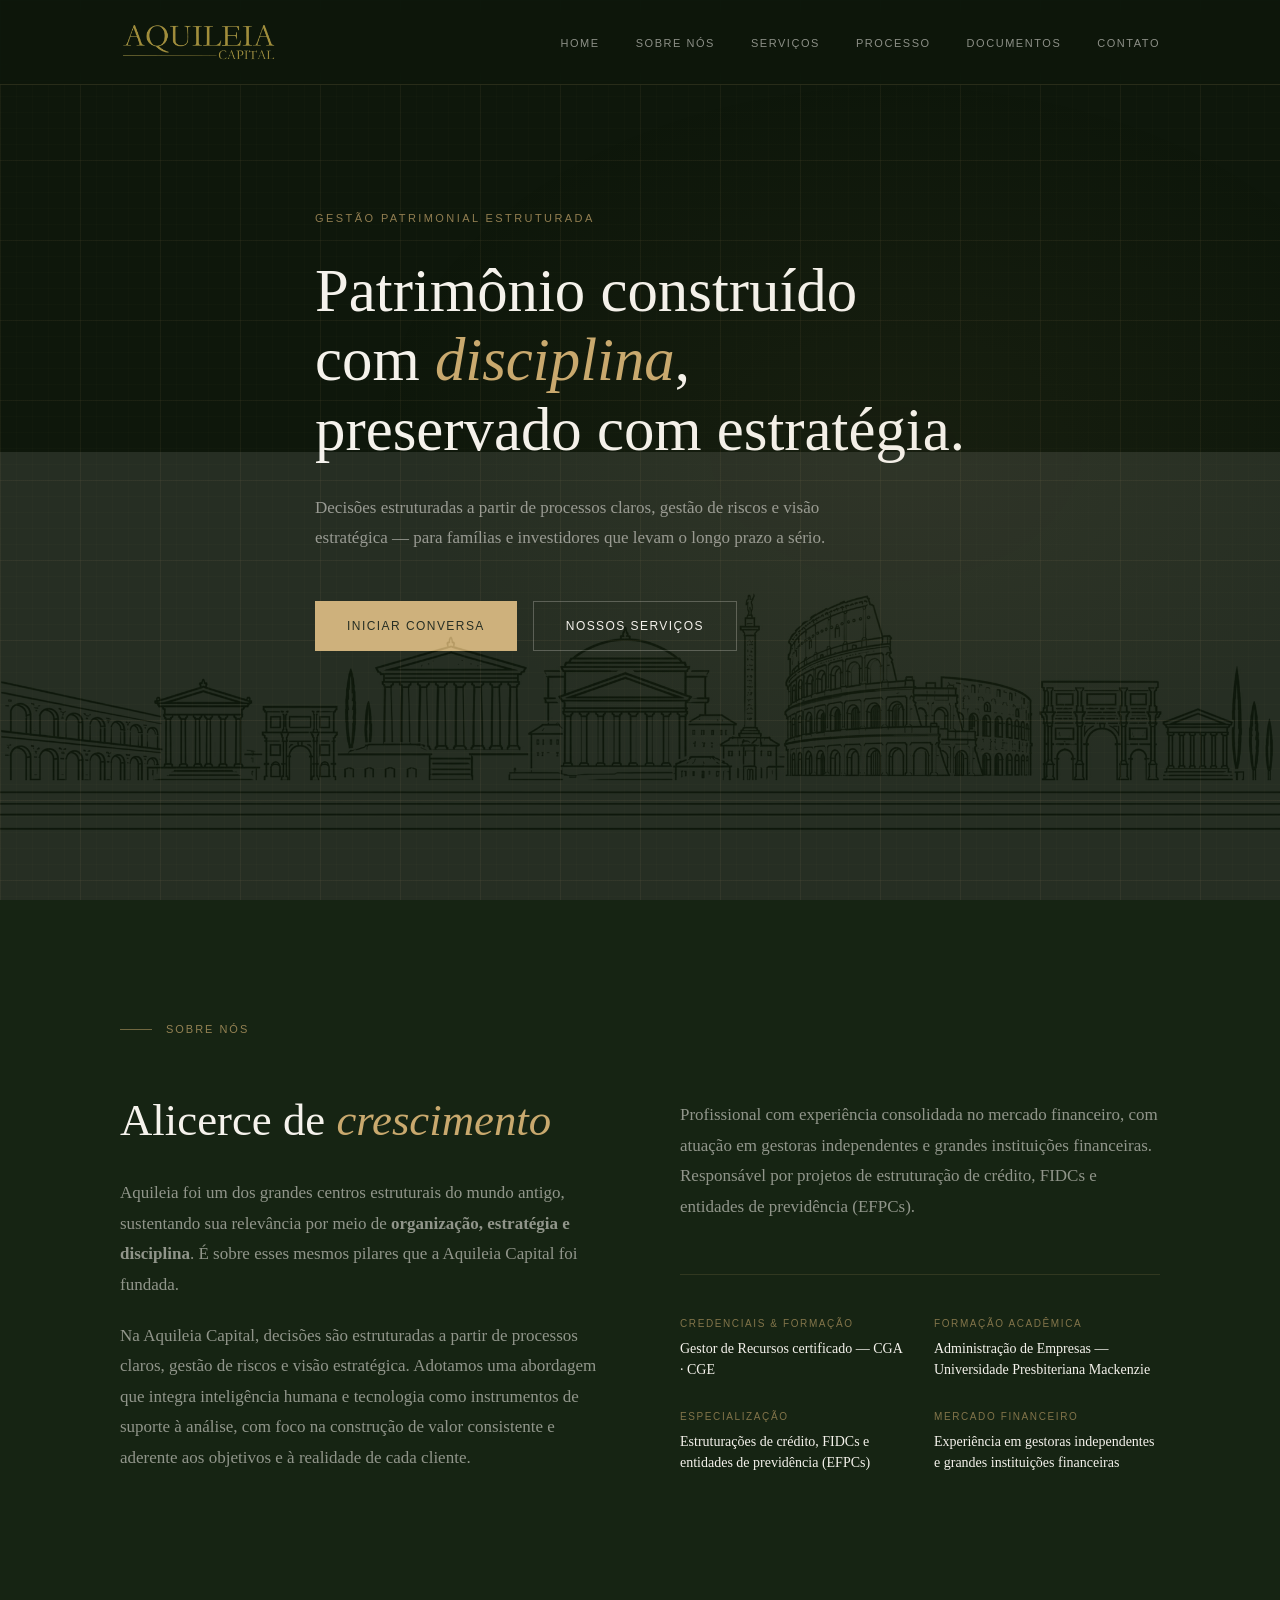
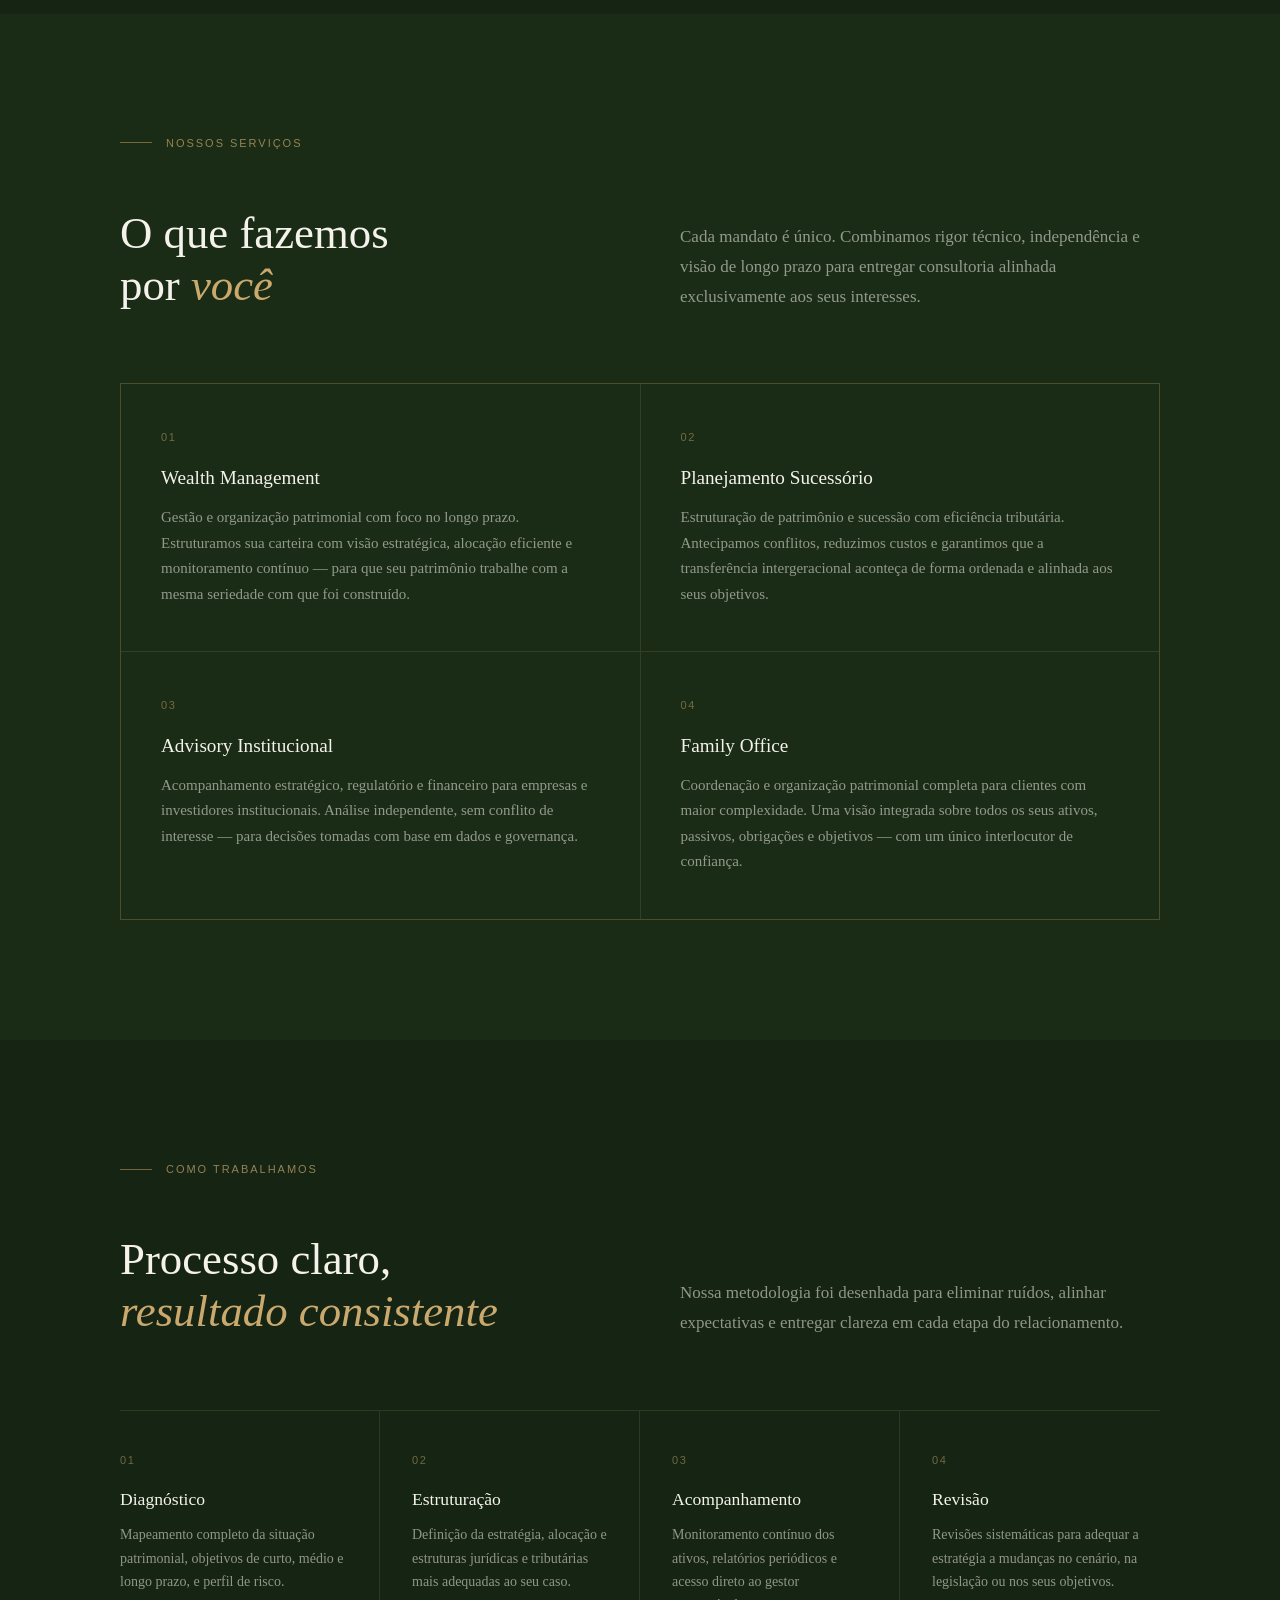
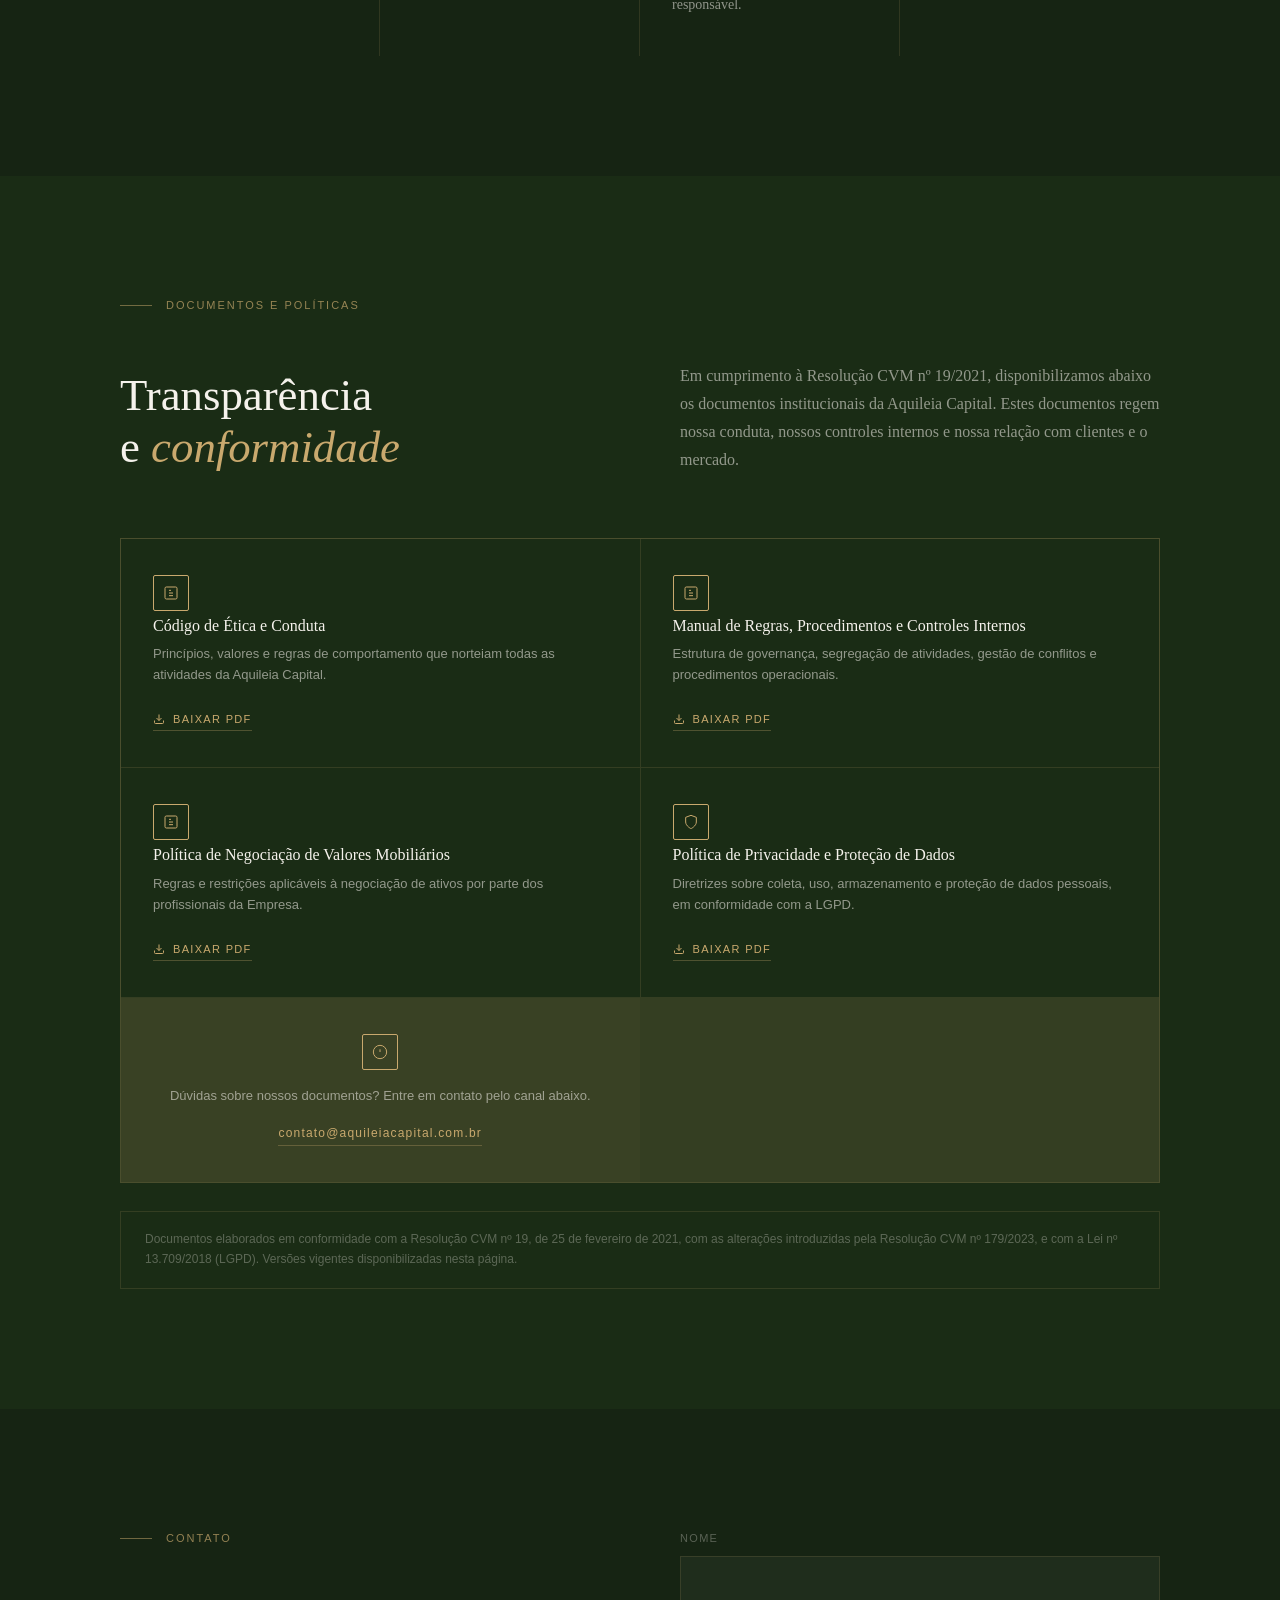
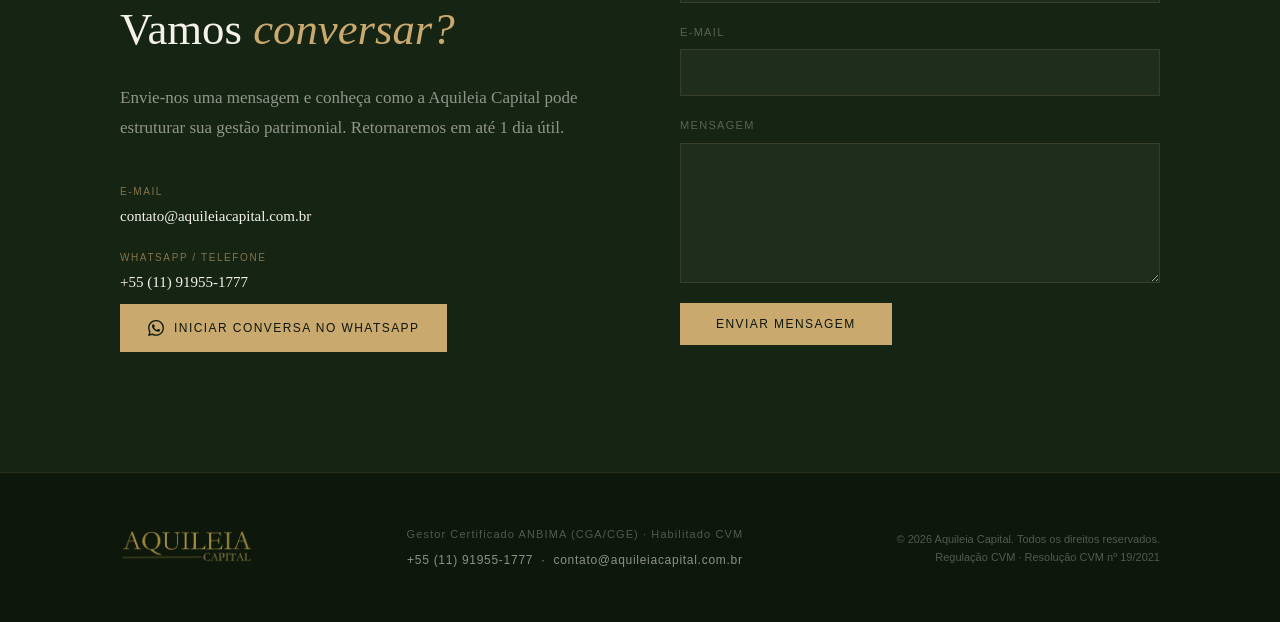
==== commit 15da4117: "Correcao de layout e download" ====
--- a/index.html
+++ b/index.html
@@ -31,6 +31,57 @@
       font-size: 16px;
       line-height: 1.7;
       -webkit-font-smoothing: antialiased;
+      position: relative;
+    }
+
+    /* ── TEXTURA GERAL (quadriculado dourado) ── */
+    body::before {
+      content: '';
+      position: fixed;
+      inset: 0;
+      z-index: 0;
+      background-image:
+        linear-gradient(rgba(201,169,110,0.05) 1px, transparent 1px),
+        linear-gradient(90deg, rgba(201,169,110,0.05) 1px, transparent 1px),
+        linear-gradient(rgba(201,169,110,0.02) 1px, transparent 1px),
+        linear-gradient(90deg, rgba(201,169,110,0.02) 1px, transparent 1px);
+      background-size: 80px 80px, 80px 80px, 16px 16px, 16px 16px;
+      pointer-events: none;
+    }
+
+    nav, main, section, footer { position: relative; z-index: 1; }
+
+    /* ── LOGO (imagens) ── */
+    .nav-logo-img {
+      height: 40px;
+      width: auto;
+      display: block;
+      object-fit: contain;
+    }
+    .footer-logo-img {
+      height: 34px;
+      width: auto;
+      display: block;
+      object-fit: contain;
+      margin-bottom: 4px;
+    }
+
+    /* ── SKYLINE (edificações romanas) NO HERO ── */
+    .hero-skyline {
+      position: absolute;
+      bottom: 0; left: 0; right: 0;
+      width: 100%;
+      overflow: hidden;
+      line-height: 0;
+      z-index: 0;
+      pointer-events: none;
+    }
+    .skyline-img {
+      width: 100%;
+      height: auto;
+      display: block;
+      opacity: 0.10;
+      mix-blend-mode: overlay;
     }
 
     /* ── TYPOGRAPHY ── */
@@ -620,7 +671,7 @@
   <!-- ── NAV ── -->
   <nav>
     <div class="container">
-      <a class="nav-logo" href="#home">Aquileia Capital</a>
+      <a class="nav-logo" href="#home"><img class="nav-logo-img" src="[data-uri]" alt="Aquileia Capital"></a>
       <ul class="nav-links">
         <li><a href="#home">Home</a></li>
         <li><a href="#about">Sobre nós</a></li>
@@ -634,6 +685,7 @@
 
   <!-- ── HERO ── -->
   <section id="home">
+    <div class="hero-skyline"><img class="skyline-img" src="[data-uri]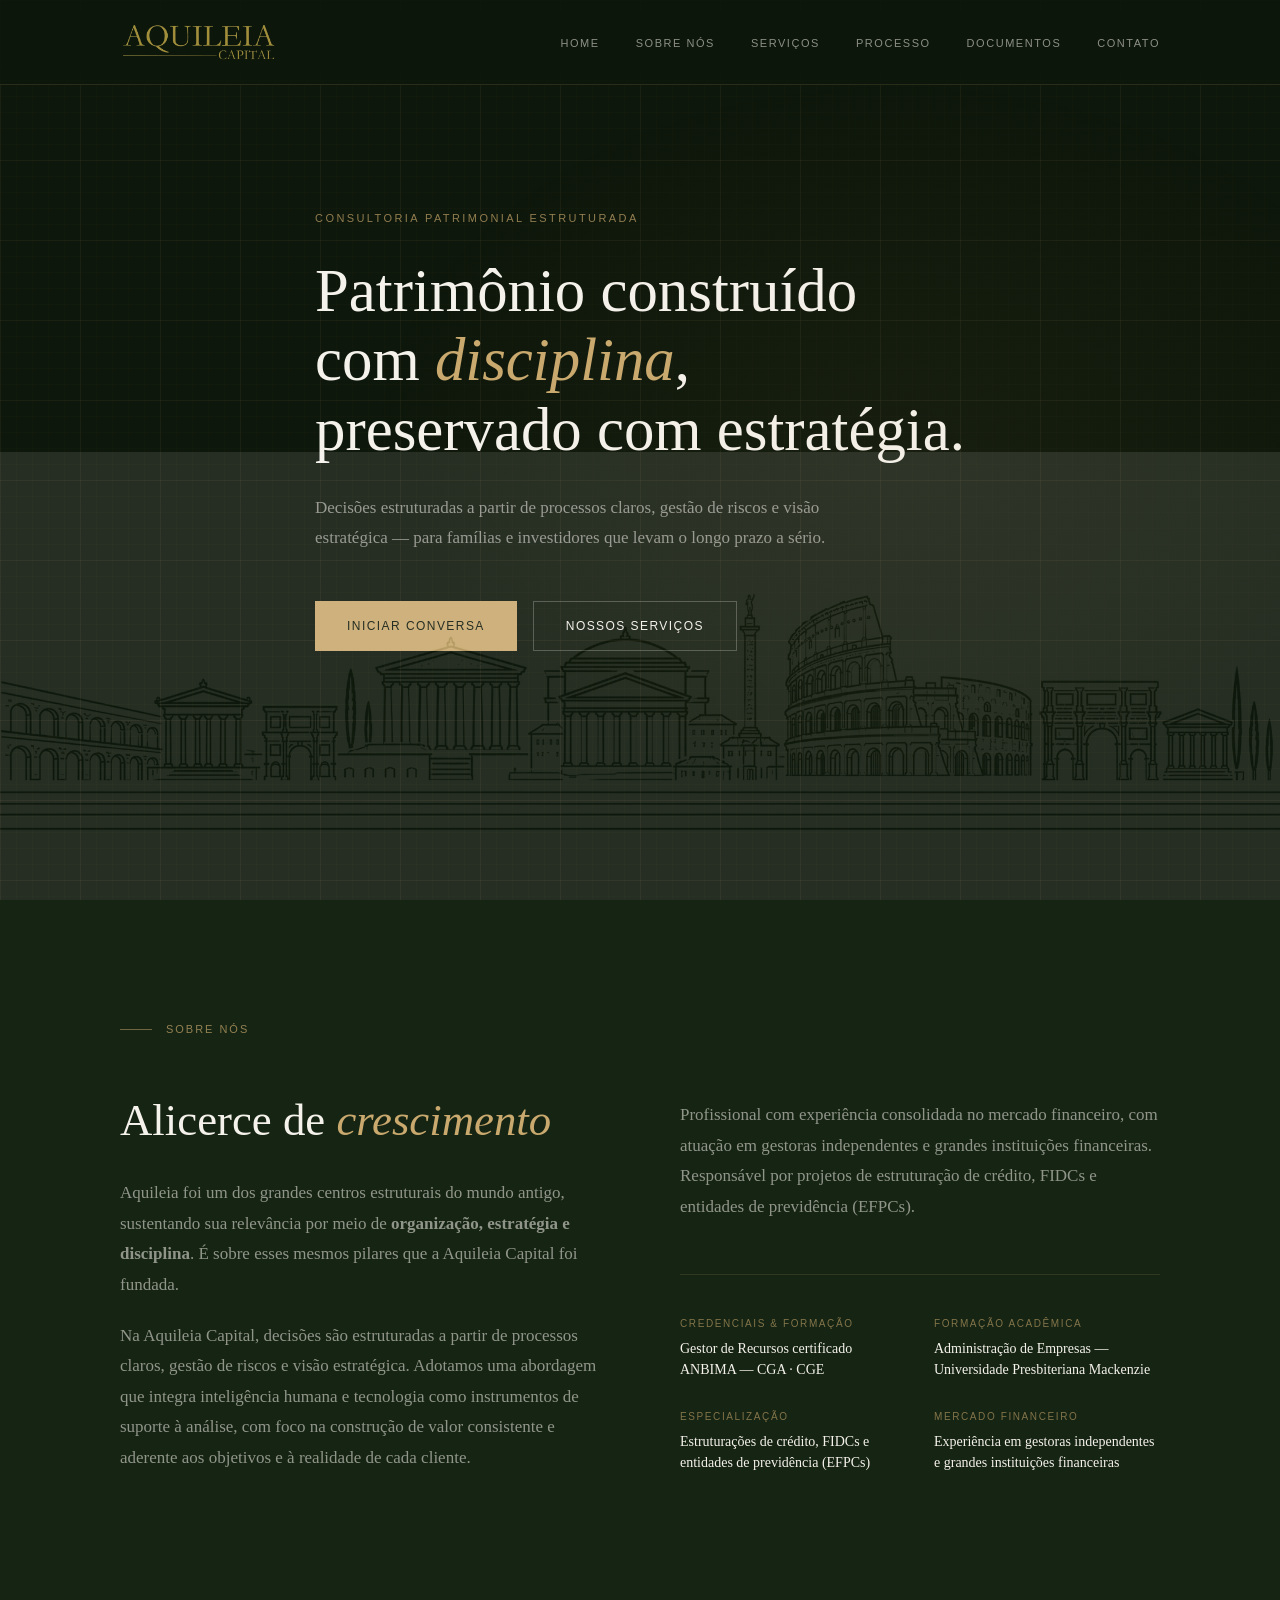
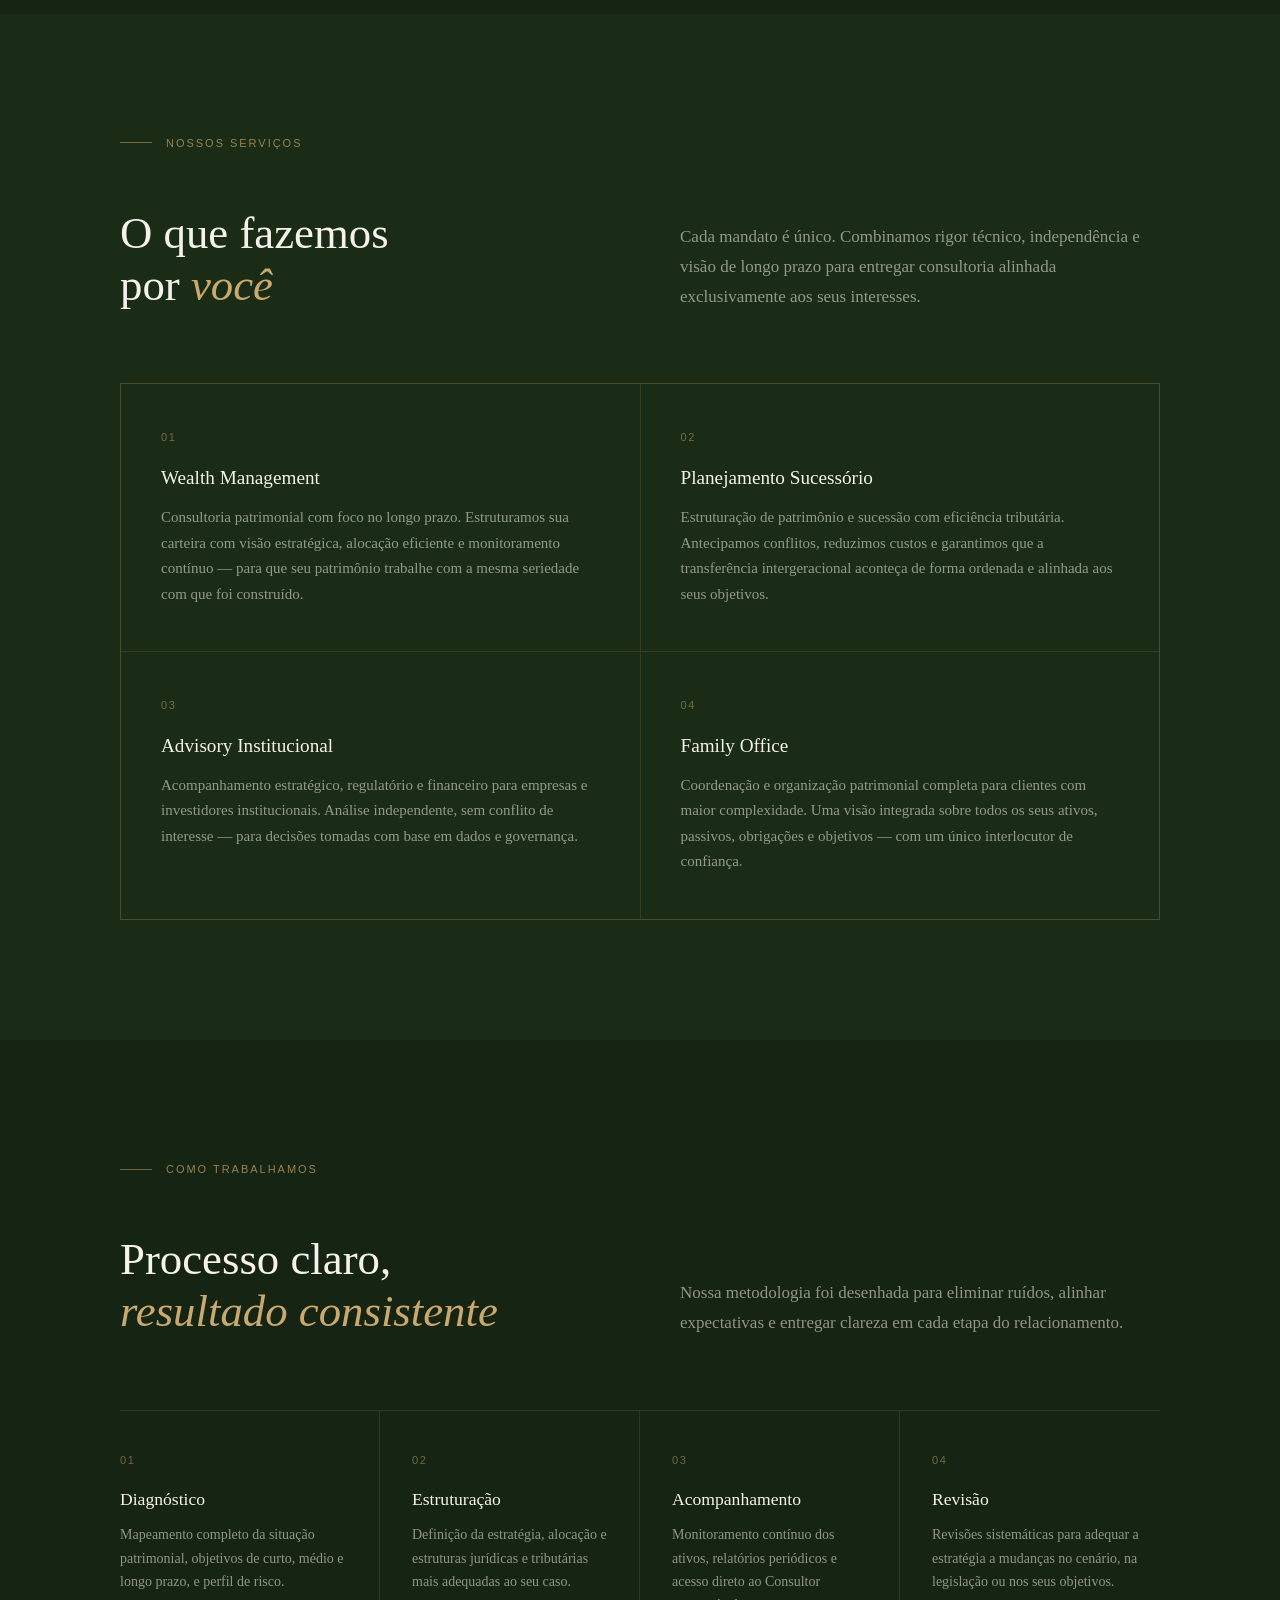
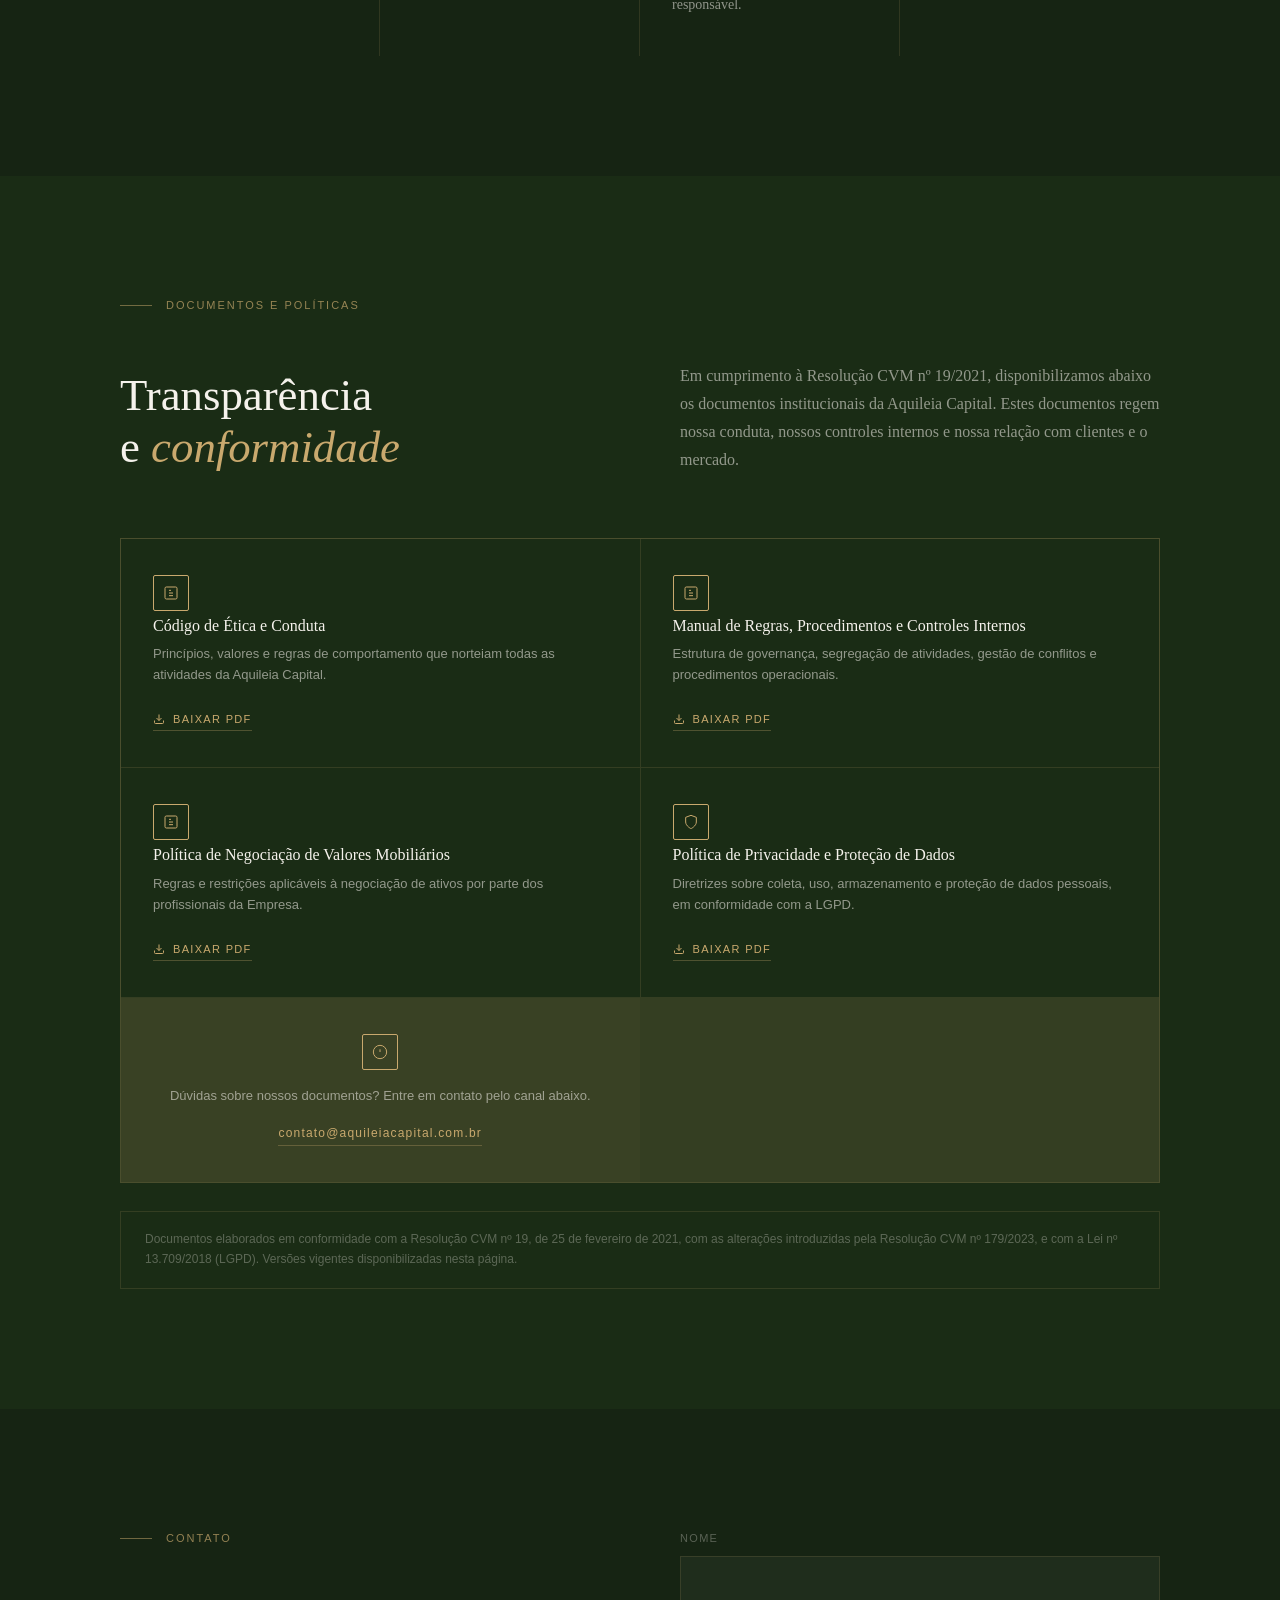
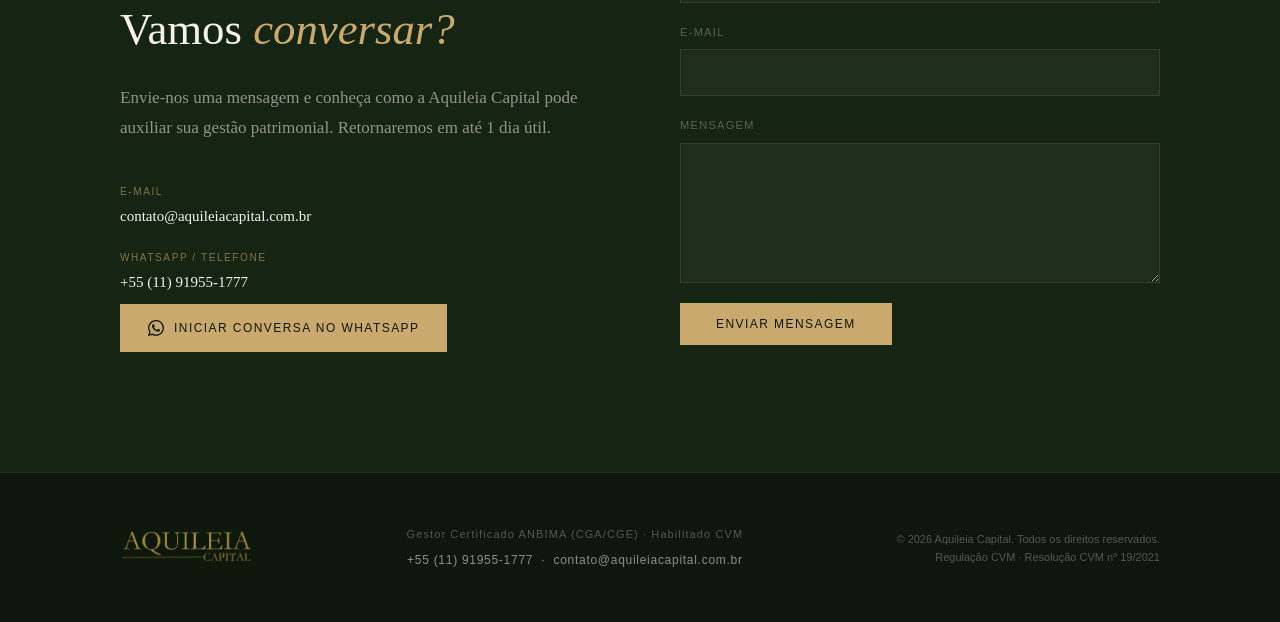
==== commit b3db3b72: "Remove as mencoes de gestao" ====
--- a/index.html
+++ b/index.html
@@ -687,7 +687,7 @@
   <section id="home">
     <div class="hero-skyline"><img class="skyline-img" src="[data-uri]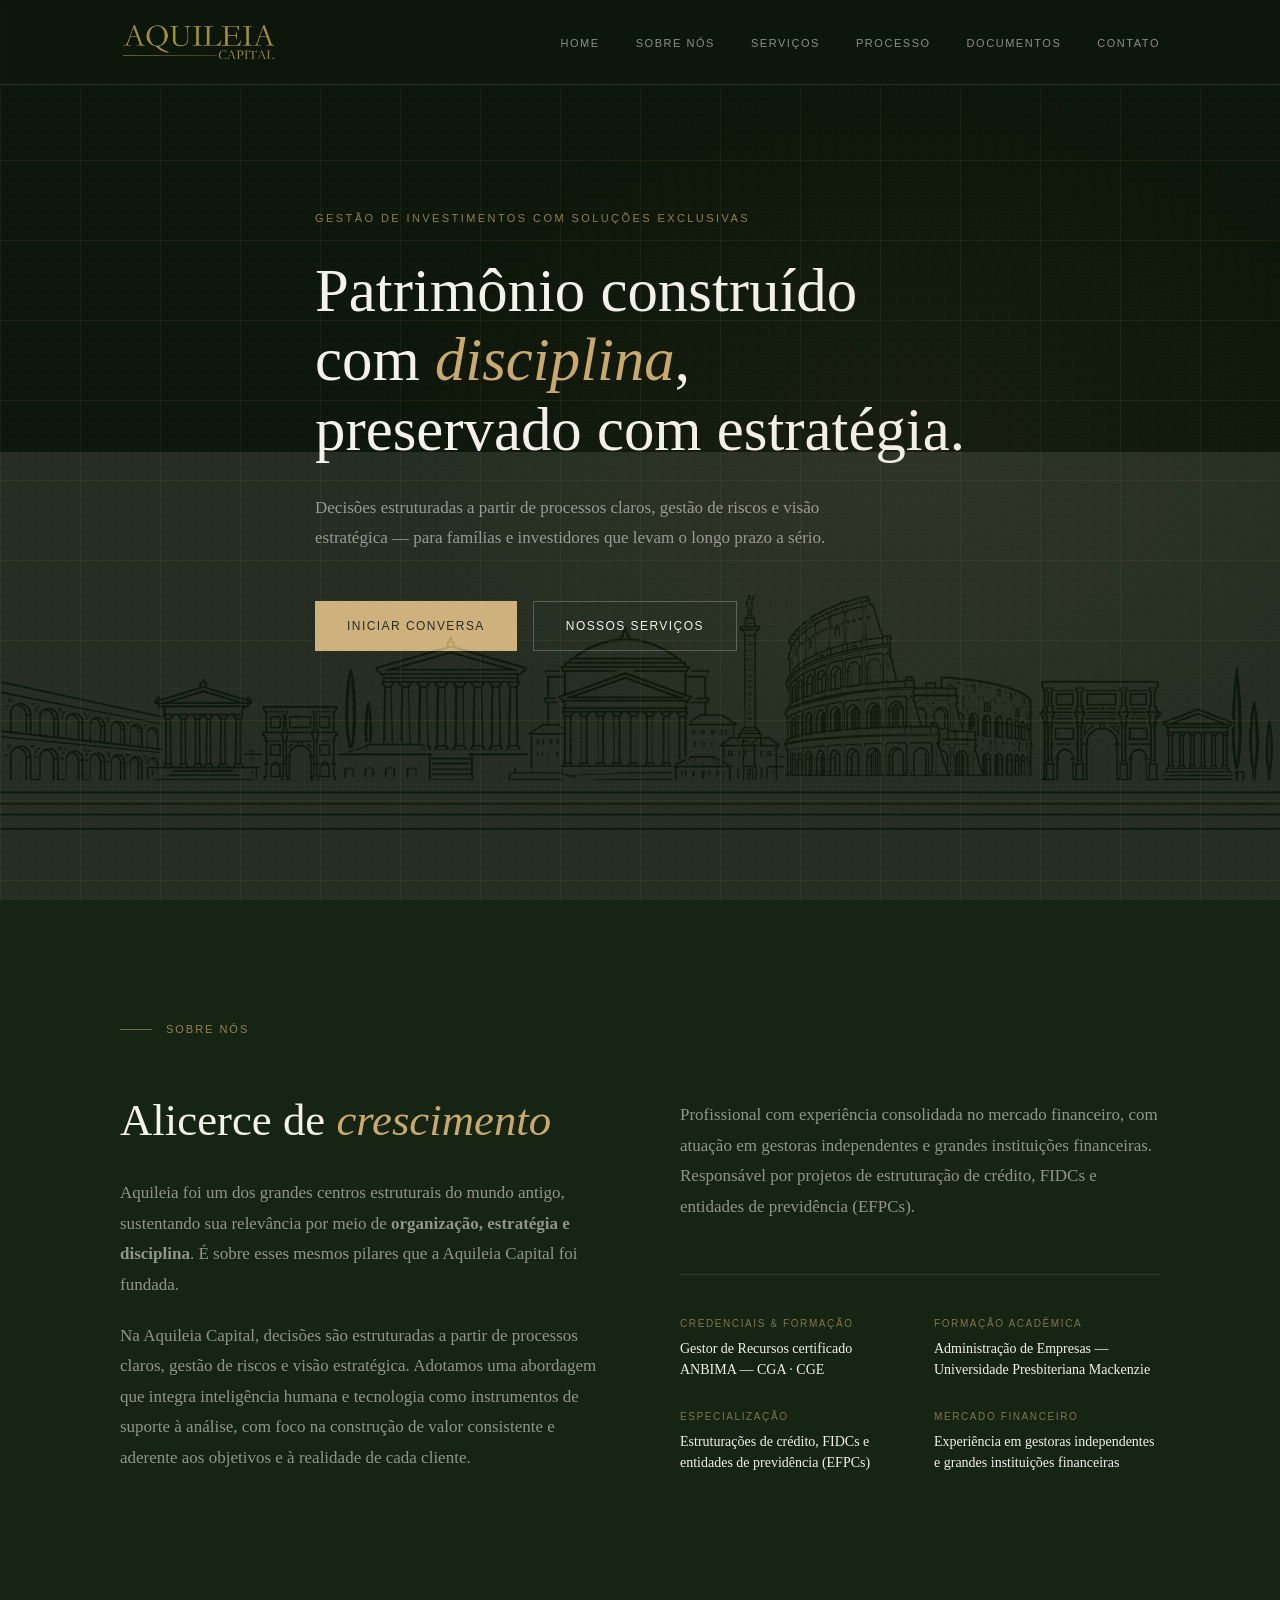
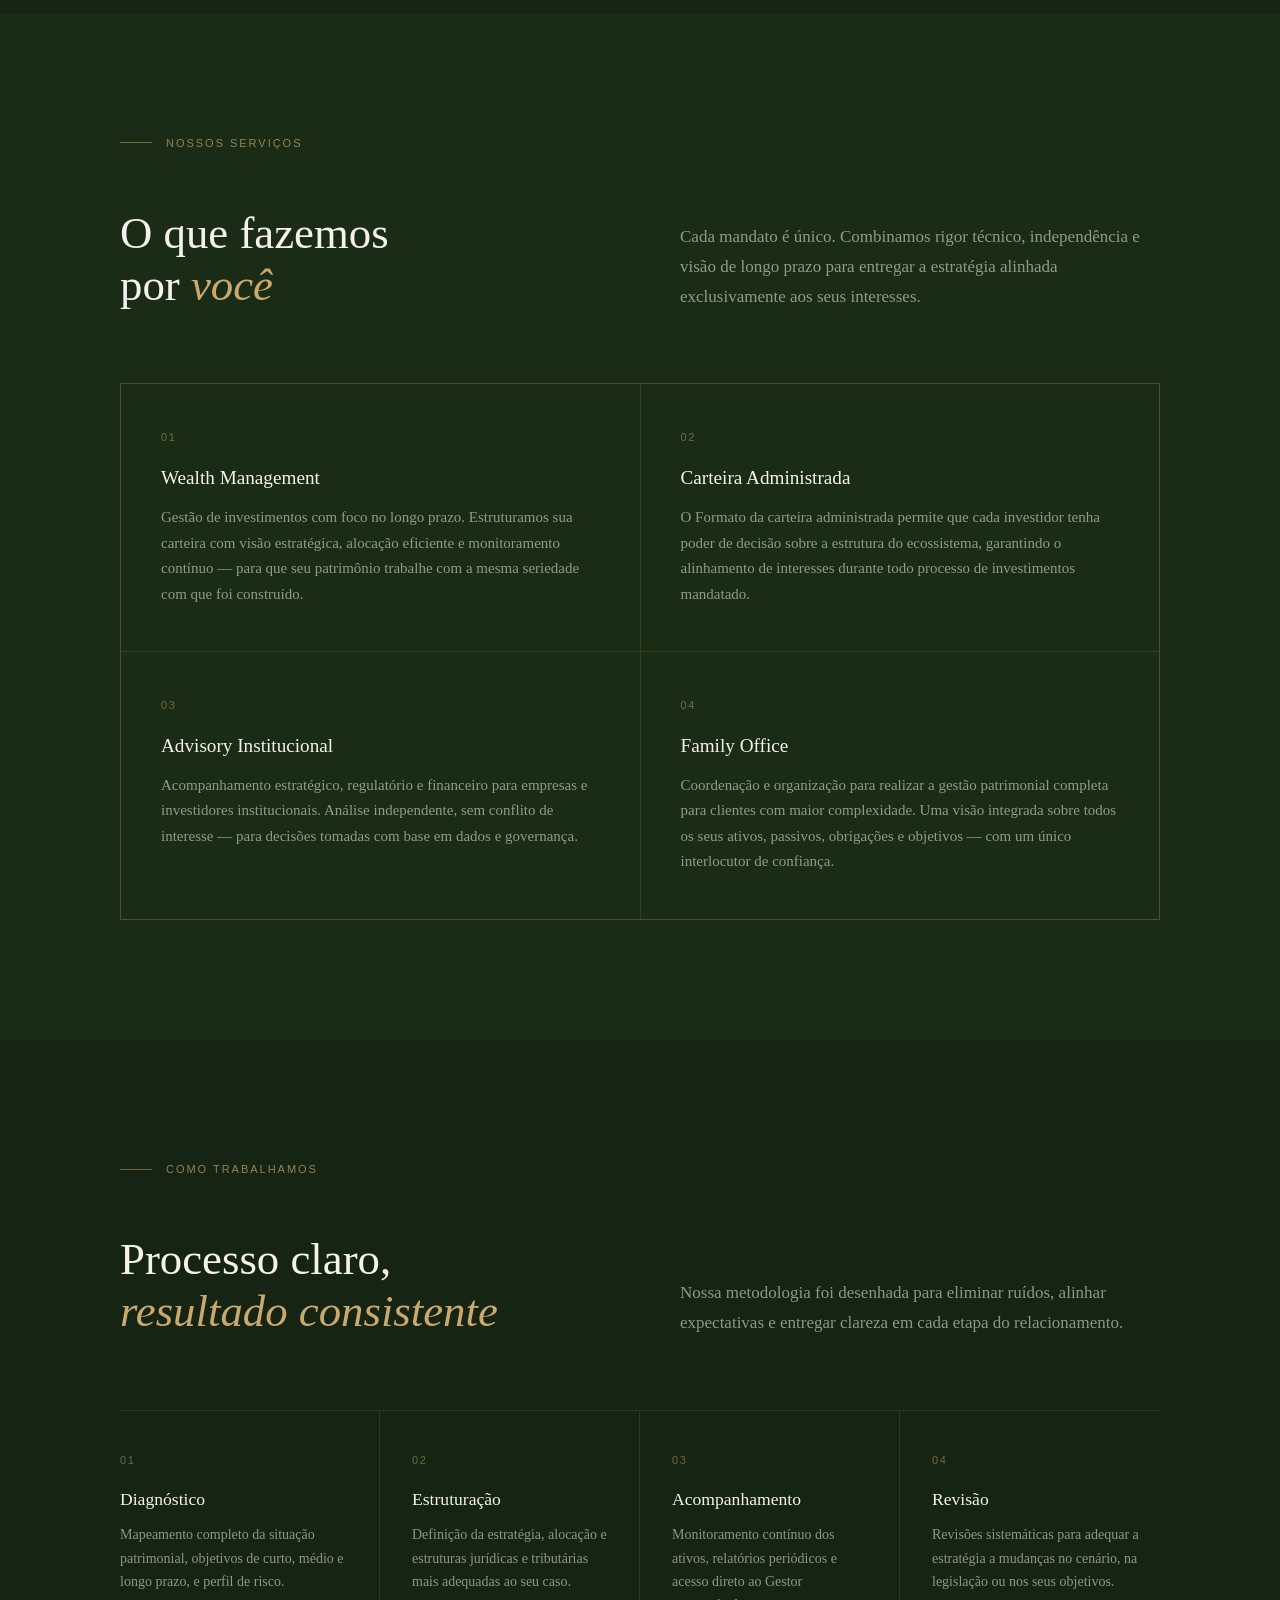
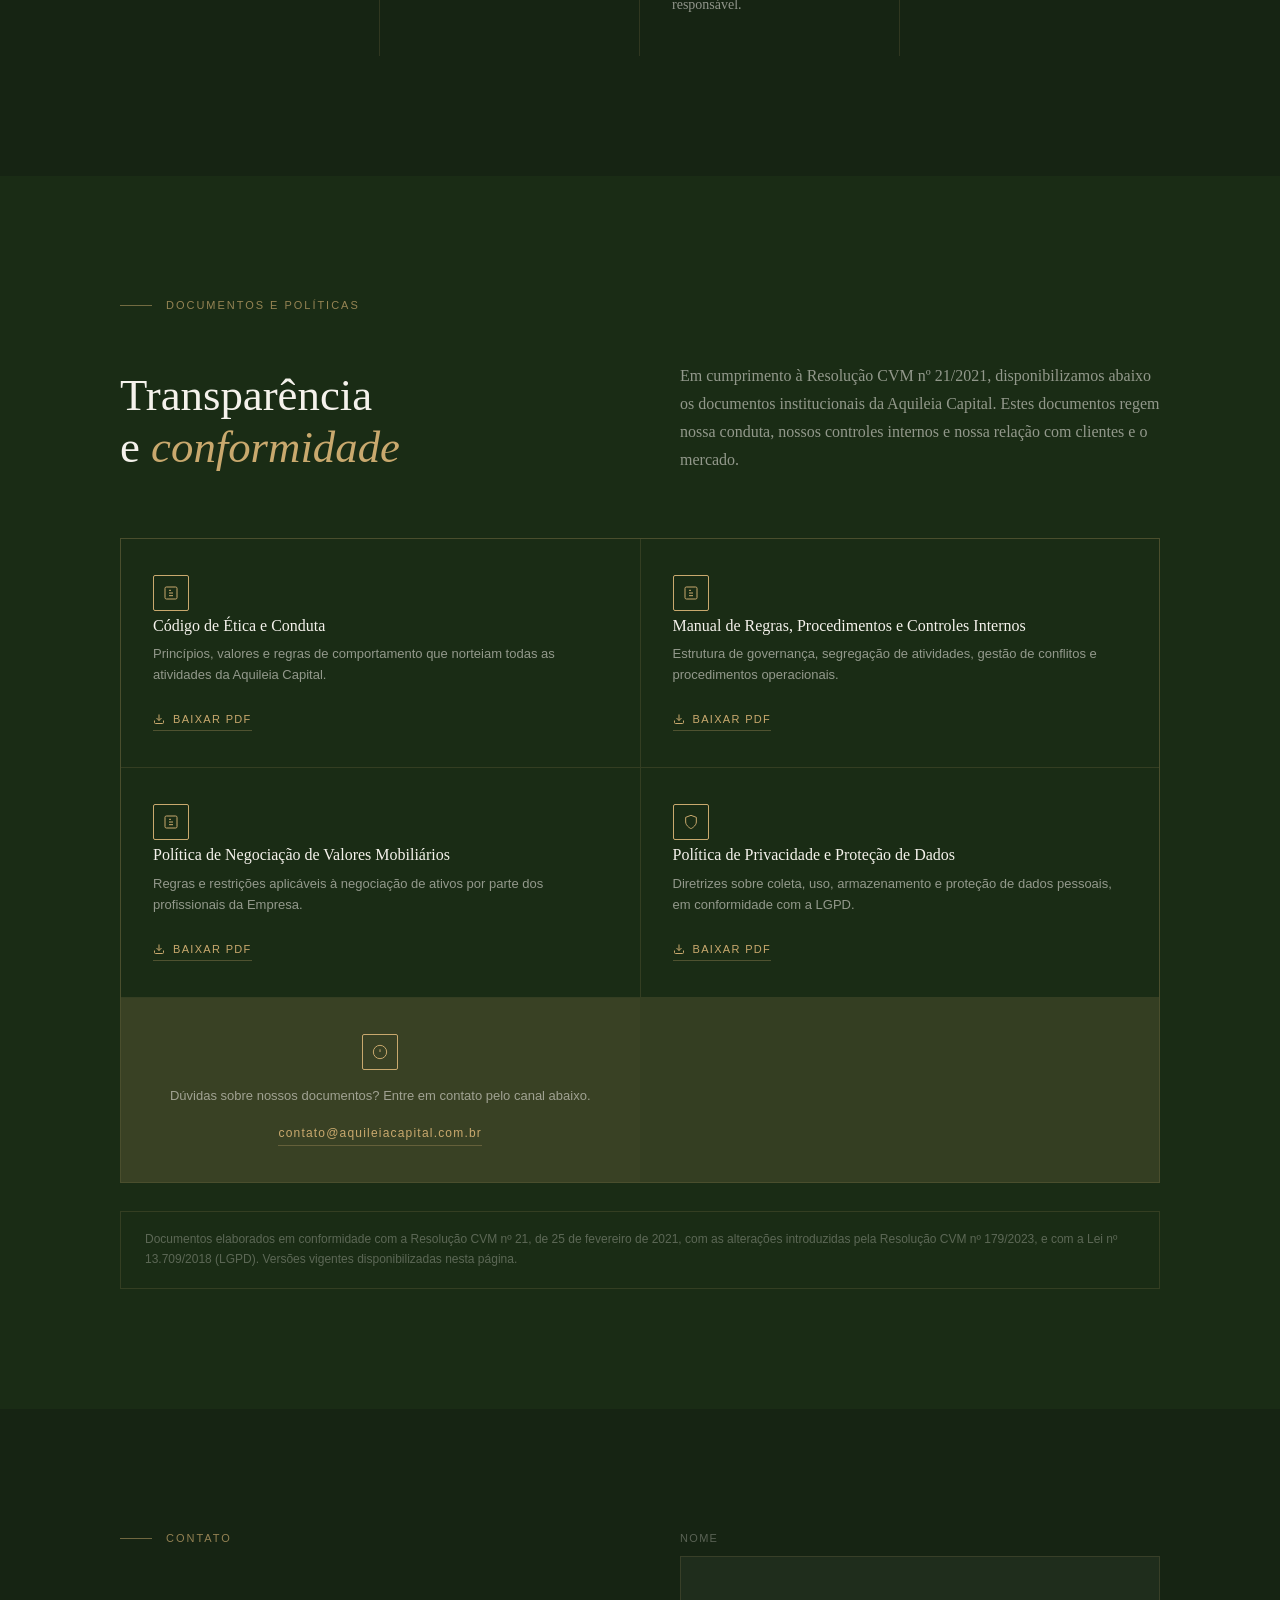
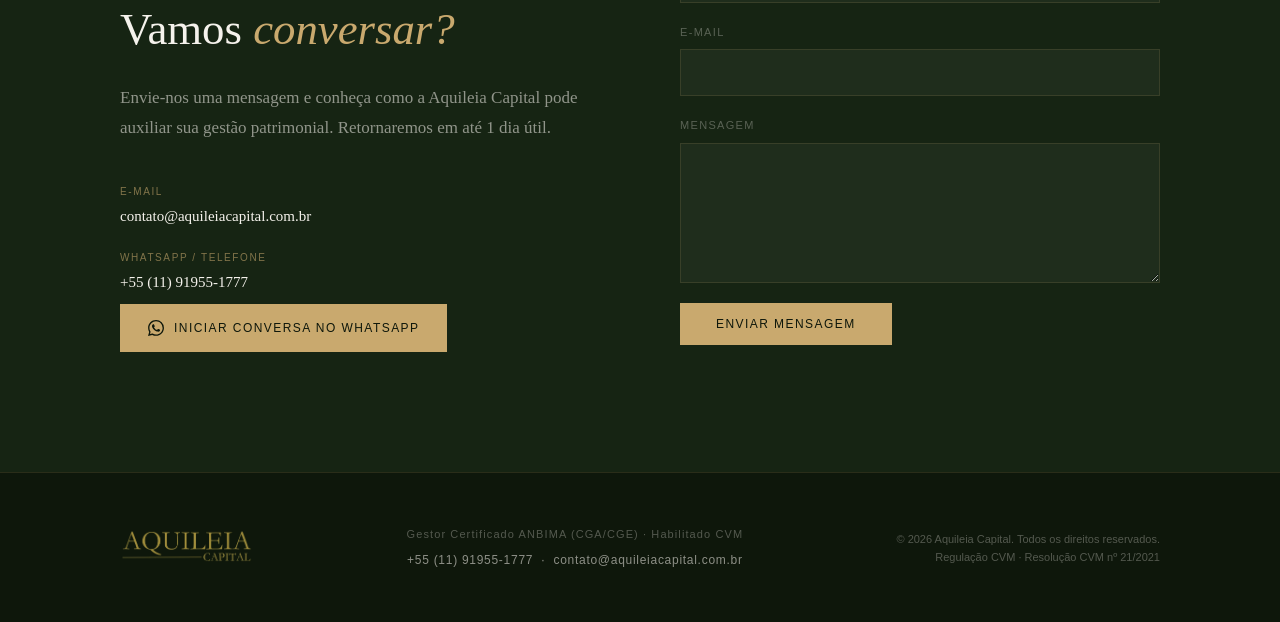
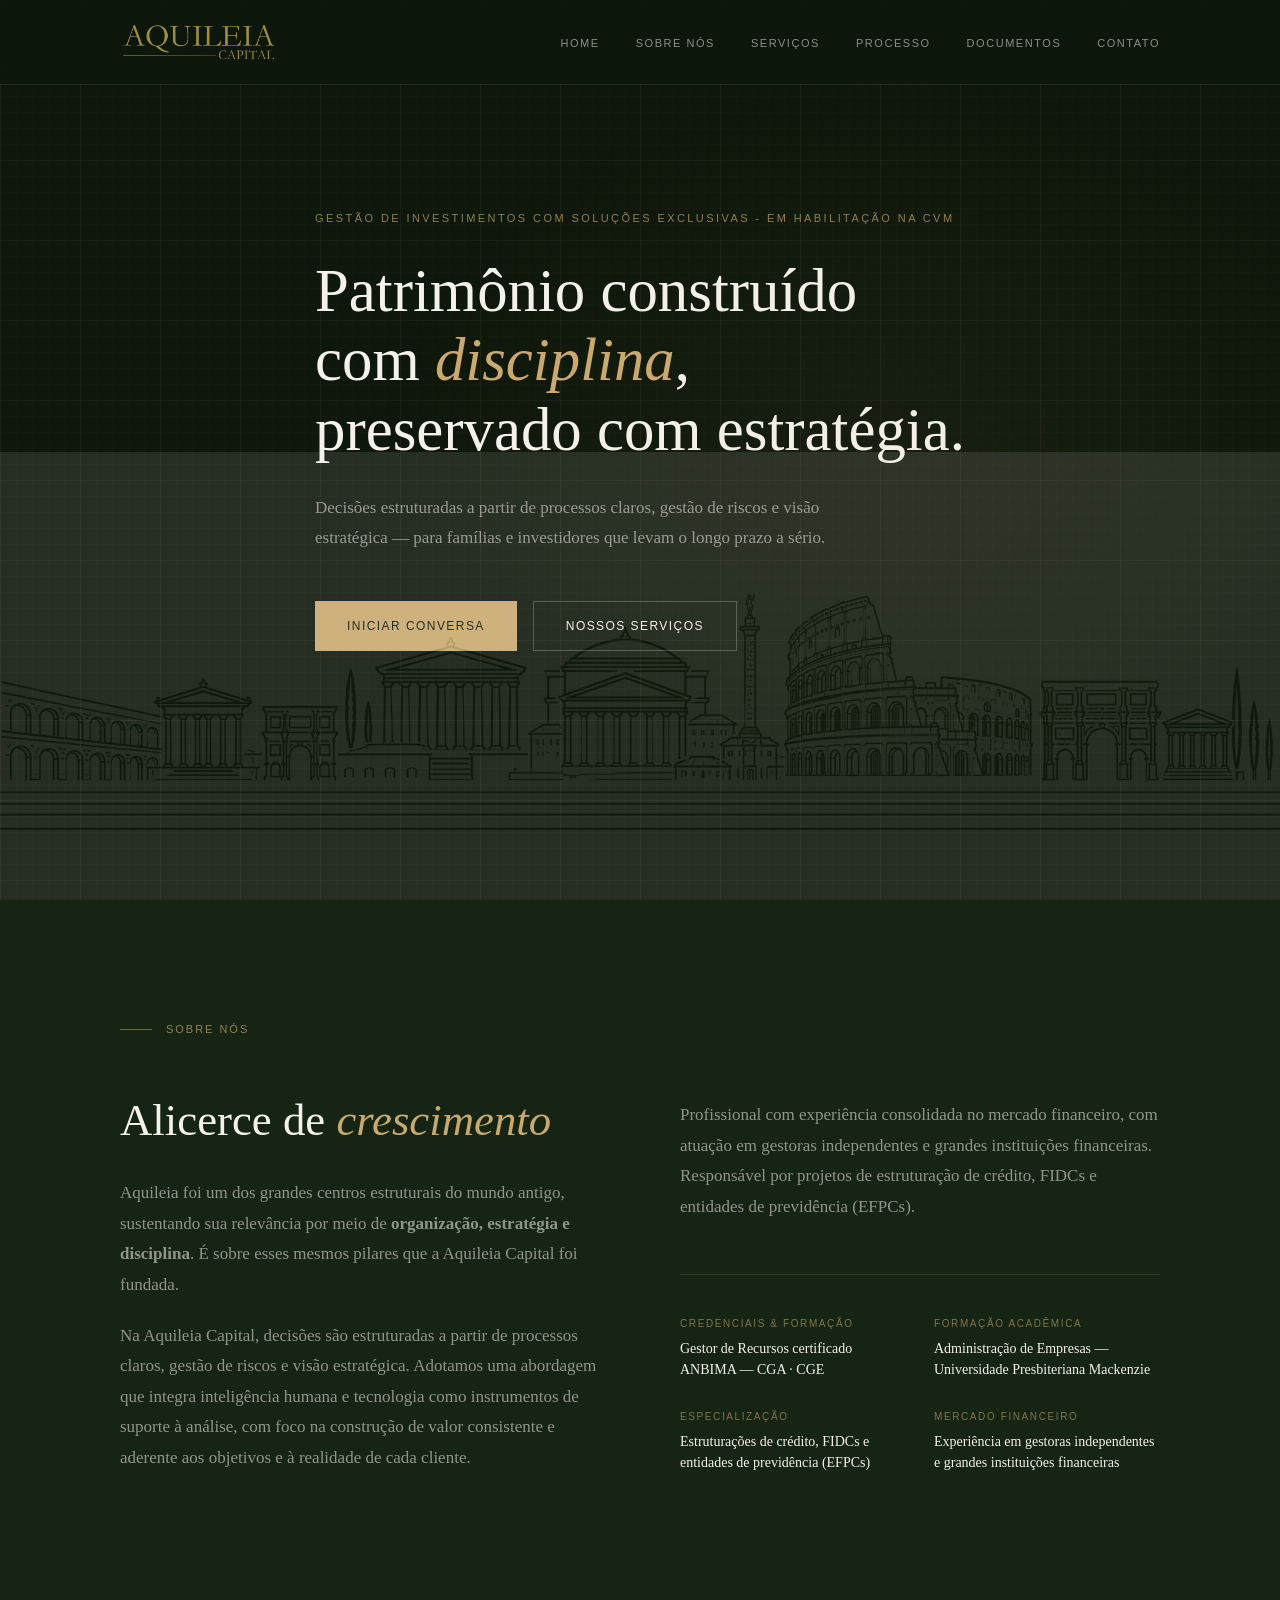
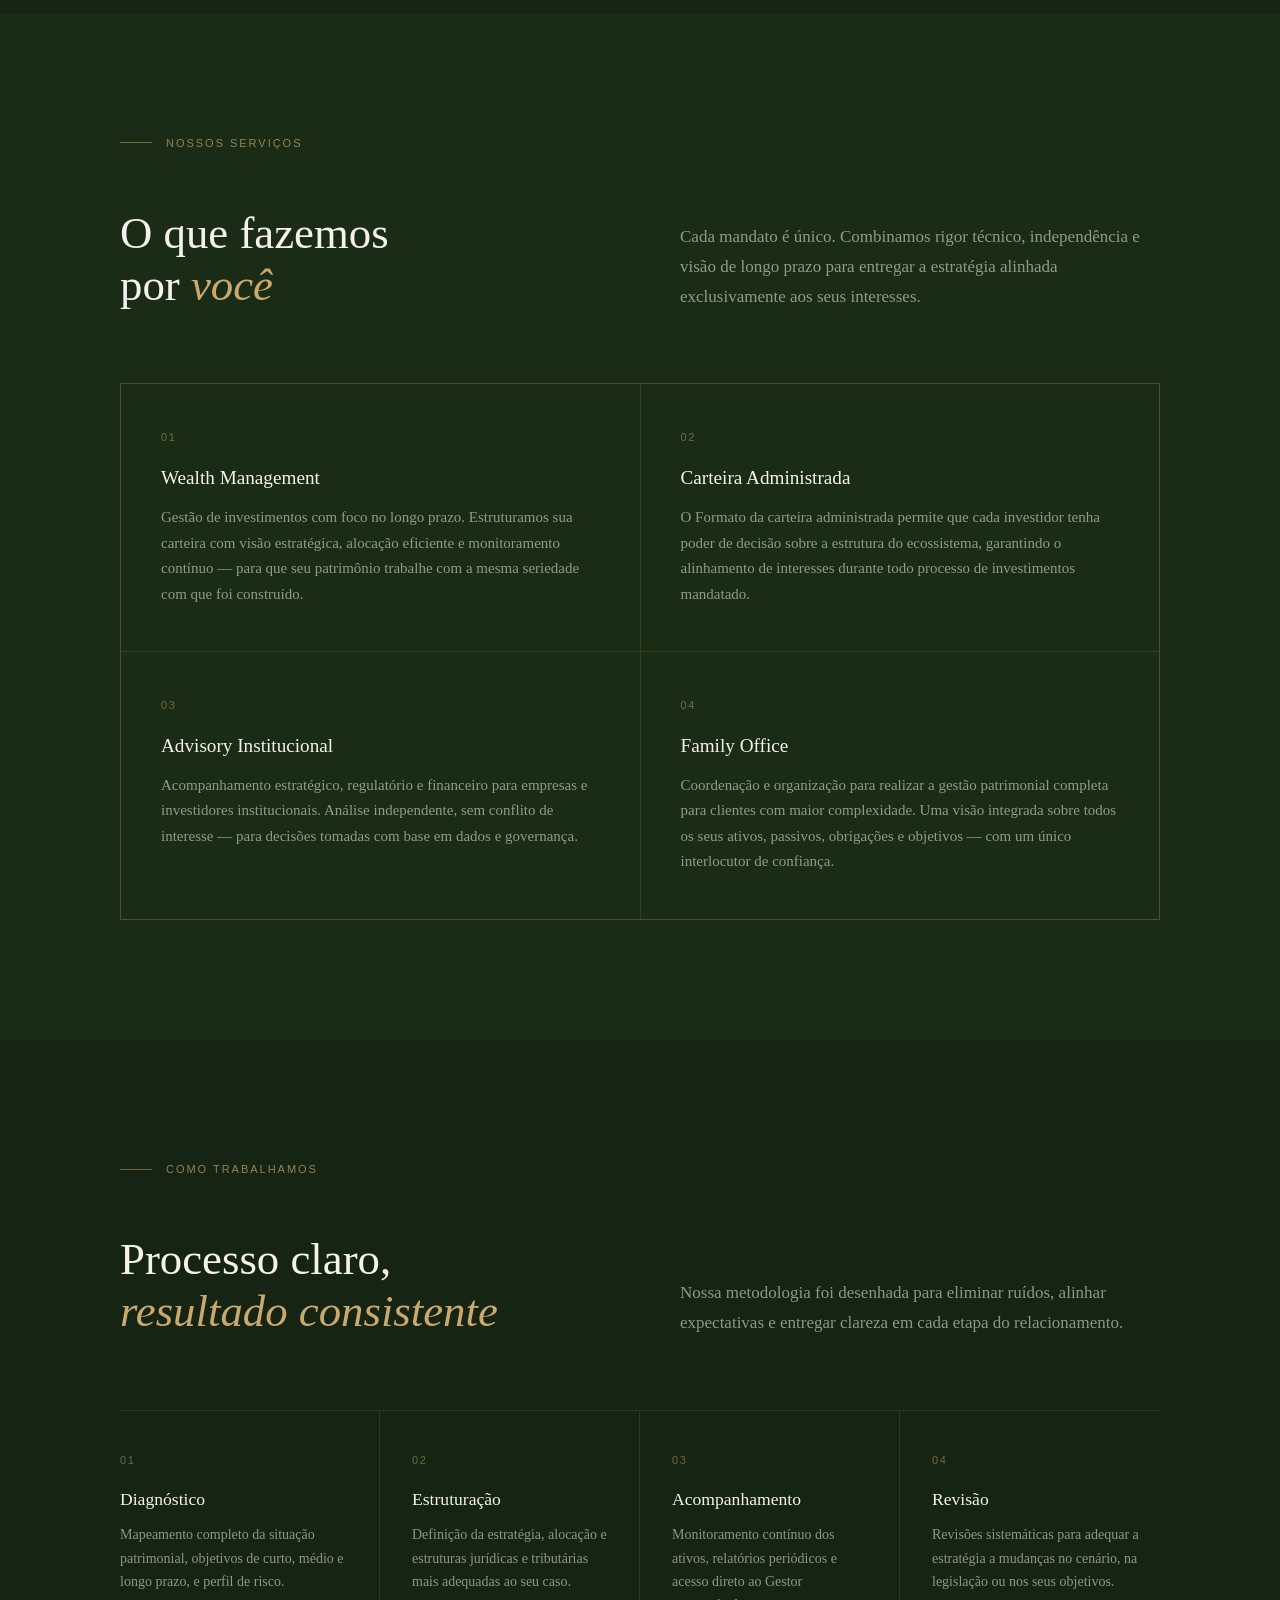
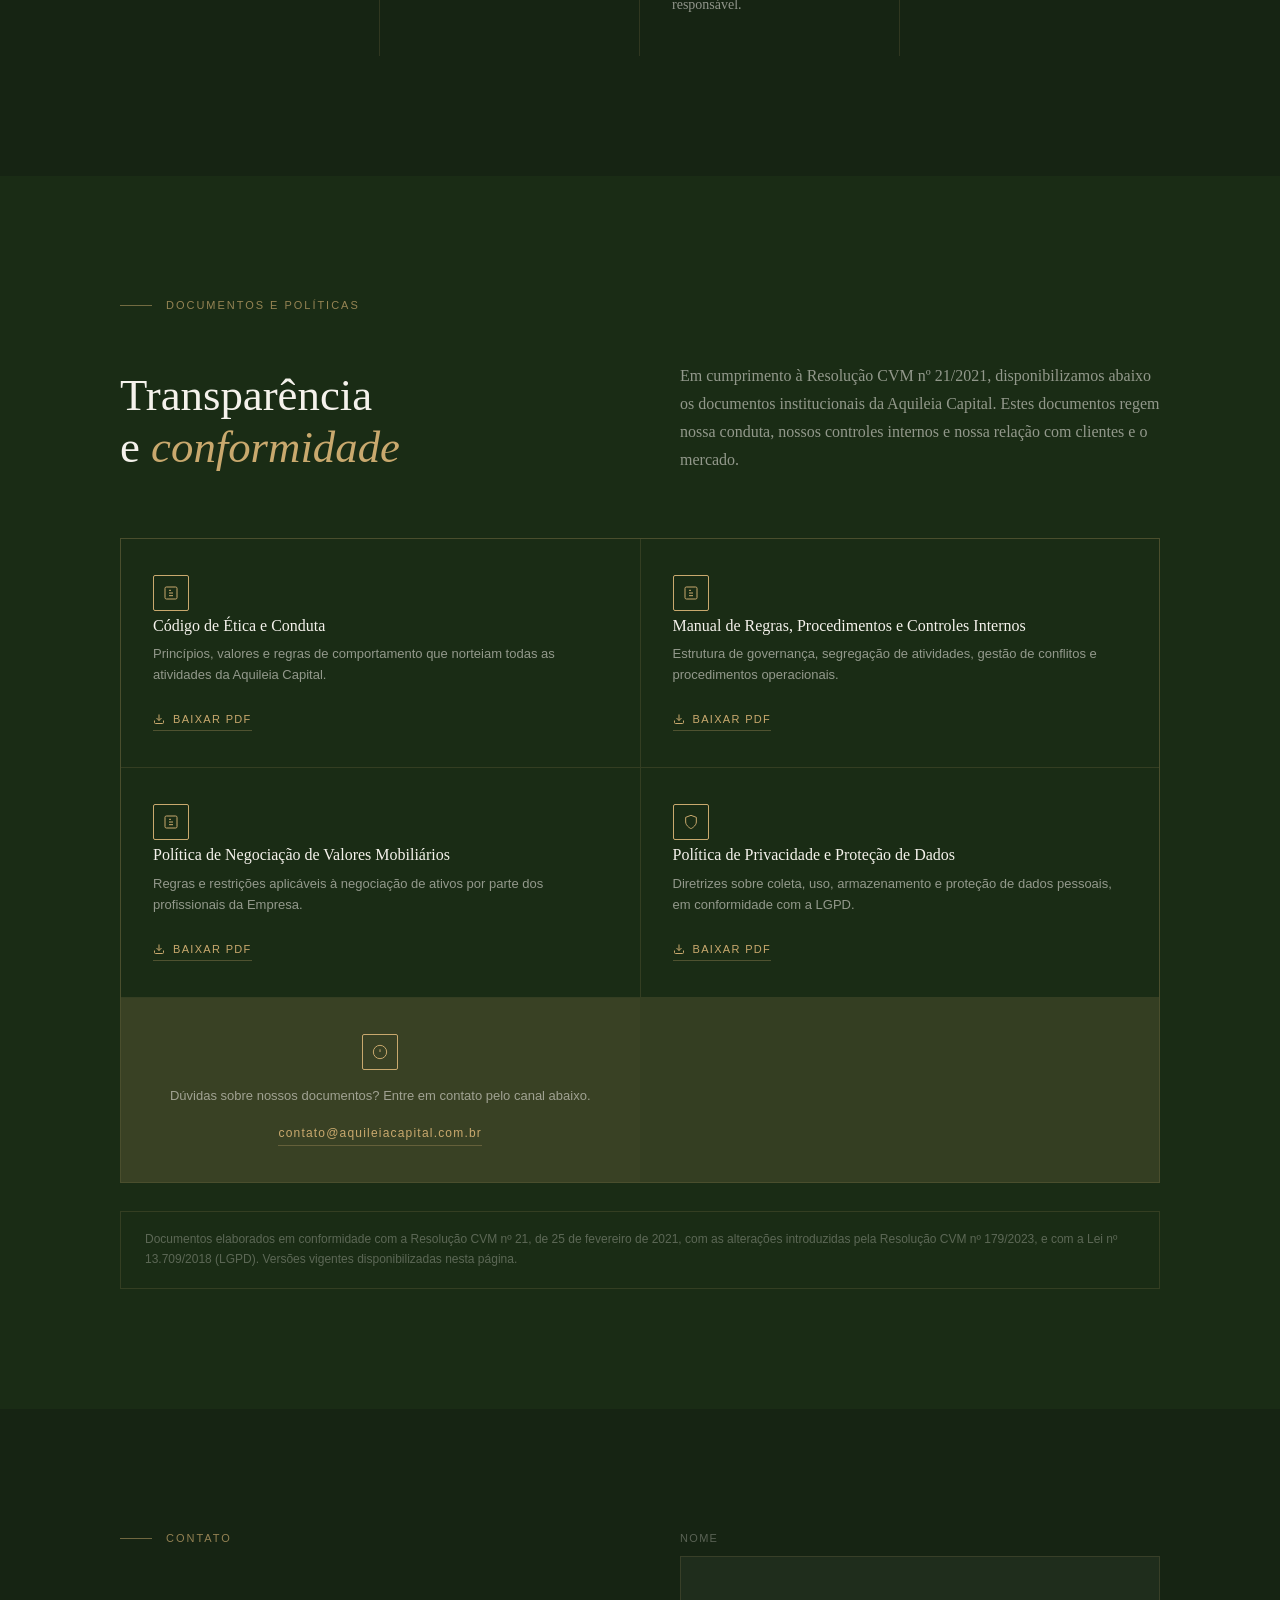
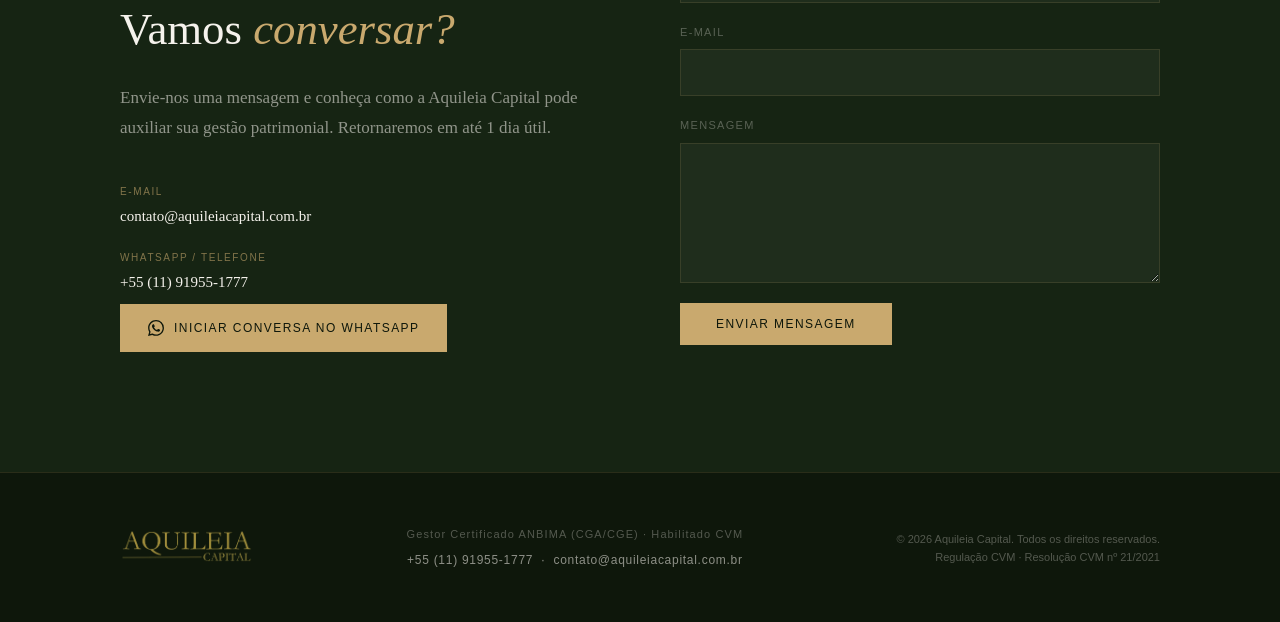
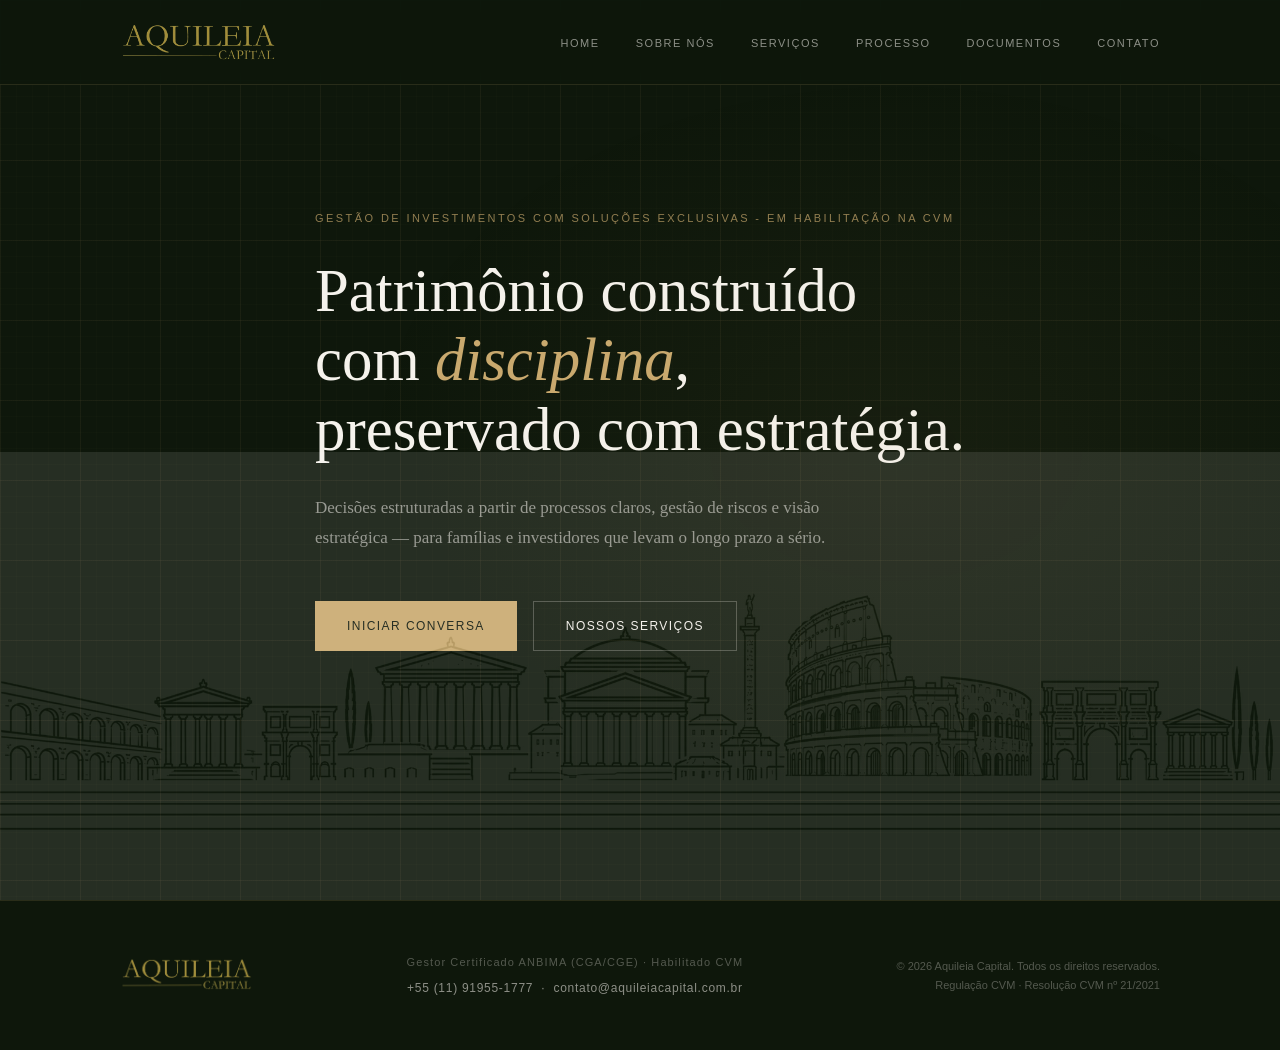
